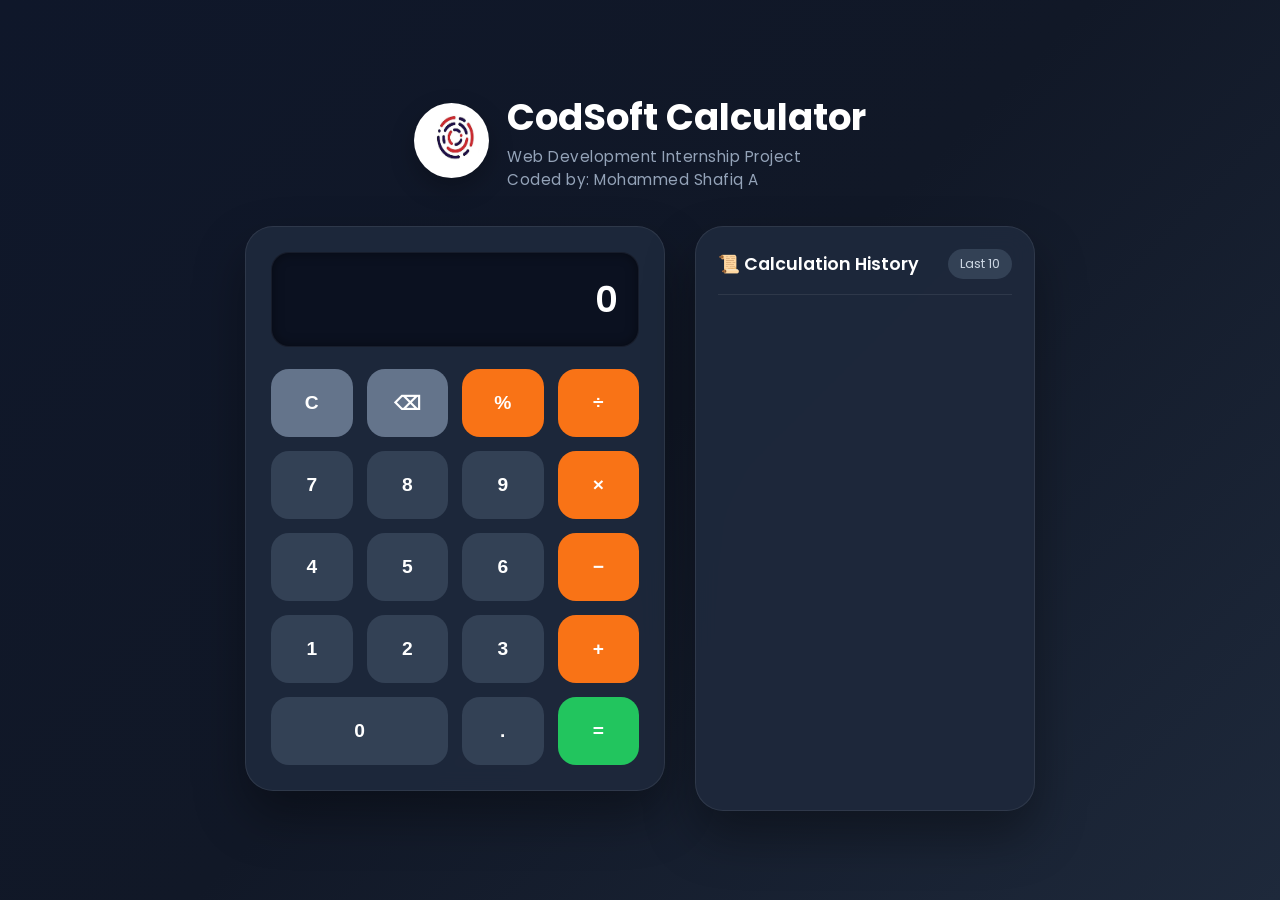
==== index.html @ 75c9905e "Add files via upload" ====
<!DOCTYPE html>
<html lang="en">
<head>
    <meta charset="UTF-8">
    <meta name="viewport" content="width=device-width, initial-scale=1.0">
    <title>CodSoft Calculator</title>
    <link rel="stylesheet" href="style.css">
</head>
<body>

    <!-- Header -->
    <header class="app-header">
        <img
            src="cs.jpg"
            alt="CodSoft Logo"
            class="logo"
        >

        <div class="header-text">
            <h1>CodSoft Calculator</h1>
            <p>Web Development Internship Project</p>
            <p>Coded by: Mohammed Shafiq A</p>

        </div>
    </header>

    <!-- Main Layout -->
    <main class="calculator-container">

        <!-- Calculator Section -->
        <section
            class="calculator"
            aria-label="Calculator"
        >

            <!-- Display -->
            <div class="display-container">

                <div
                    id="display"
                    class="display"
                    aria-live="polite"
                >
                    0
                </div>

            </div>

            <!-- Calculator Buttons -->
            <div class="buttons">

                <!-- Row 1 -->
                <button
                    class="btn function"
                    data-value="C"
                    aria-label="Clear"
                >
                    C
                </button>

                <button
                    class="btn function"
                    data-value="⌫"
                    aria-label="Delete"
                >
                    ⌫
                </button>

                <button
                    class="btn operator"
                    data-value="%"
                    aria-label="Percentage"
                >
                    %
                </button>

                <button
                    class="btn operator"
                    data-value="/"
                    aria-label="Divide"
                >
                    ÷
                </button>

                <!-- Row 2 -->
                <button class="btn number" data-value="7">7</button>
                <button class="btn number" data-value="8">8</button>
                <button class="btn number" data-value="9">9</button>

                <button
                    class="btn operator"
                    data-value="*"
                    aria-label="Multiply"
                >
                    ×
                </button>

                <!-- Row 3 -->
                <button class="btn number" data-value="4">4</button>
                <button class="btn number" data-value="5">5</button>
                <button class="btn number" data-value="6">6</button>

                <button
                    class="btn operator"
                    data-value="-"
                    aria-label="Subtract"
                >
                    −
                </button>

                <!-- Row 4 -->
                <button class="btn number" data-value="1">1</button>
                <button class="btn number" data-value="2">2</button>
                <button class="btn number" data-value="3">3</button>

                <button
                    class="btn operator"
                    data-value="+"
                    aria-label="Add"
                >
                    +
                </button>

                <!-- Row 5 -->
                <button
                    class="btn number zero"
                    data-value="0"
                >
                    0
                </button>

                <button
                    class="btn number"
                    data-value="."
                    aria-label="Decimal"
                >
                    .
                </button>

                <button
                    class="btn equal"
                    data-value="="
                    aria-label="Equals"
                >
                    =
                </button>

            </div>

        </section>

        <!-- History Panel -->
        <aside
            class="history-section"
            aria-label="Calculation History"
        >

            <div class="history-header">
                <h2>📜 Calculation History</h2>
                <span>Last 10</span>
            </div>

            <ul id="historyList">
                <!-- History items added dynamically -->
            </ul>

        </aside>

    </main>

    <script src="script.js"></script>

</body>
</html>
---- style.css ----
/* ===================================
   GOOGLE FONT
=================================== */
@import url('https://fonts.googleapis.com/css2?family=Poppins:wght@300;400;500;600;700;800&display=swap');

/* ===================================
   GLOBAL STYLES
=================================== */
*{
    margin:0;
    padding:0;
    box-sizing:border-box;
}

html{
    scroll-behavior:smooth;
}

body{
    font-family:'Poppins',sans-serif;
    background:linear-gradient(
        135deg,
        #0f172a,
        #111827,
        #1e293b
    );

    min-height:100vh;

    display:flex;
    flex-direction:column;
    justify-content:center;
    align-items:center;

    color:white;

    padding:40px 20px;

    overflow-x:hidden;

    animation:fadeIn 0.8s ease;
}

/* ===================================
   HEADER
=================================== */
.app-header{
    display:flex;
    align-items:center;
    gap:18px;

    margin-bottom:35px;

    animation:slideDown 0.8s ease;
}

.logo{
    width:75px;
    height:75px;

    border-radius:50%;

    background:white;

    padding:8px;

    box-shadow:
        0 10px 25px rgba(0,0,0,.25);
}

.header-text h1{
    font-size:2.3rem;
    font-weight:700;
    color:#ffffff;
}

.header-text p{
    color:#94a3b8;
    font-size:0.95rem;
    letter-spacing:0.5px;
}

/* ===================================
   MAIN LAYOUT
=================================== */
.calculator-container{
    display:flex;
    gap:30px;
    align-items:flex-start;
    justify-content:center;

    width:100%;
    max-width:1150px;
}

/* ===================================
   CALCULATOR
=================================== */
.calculator{
    background:rgba(30,41,59,0.95);

    backdrop-filter:blur(12px);

    border-radius:28px;

    padding:25px;

    width:420px;

    border:1px solid rgba(255,255,255,.08);

    box-shadow:
        0 25px 50px rgba(0,0,0,.35);

    transition:.3s;

    position:relative;
    overflow:hidden;
}

.calculator:hover{
    transform:translateY(-5px);
}

/* Premium Shine Effect */
.calculator::before{
    content:"";

    position:absolute;

    top:0;
    left:-100%;

    width:100%;
    height:100%;

    background:linear-gradient(
        90deg,
        transparent,
        rgba(255,255,255,.05),
        transparent
    );

    transition:1s;
}

.calculator:hover::before{
    left:100%;
}

/* ===================================
   DISPLAY
=================================== */
.display-container{
    margin-bottom:22px;
}

.display{
    background:#0b1120;

    color:white;

    min-height:95px;

    border-radius:18px;

    padding:20px;

    text-align:right;

    font-size:2.2rem;
    font-weight:600;

    display:flex;
    justify-content:flex-end;
    align-items:center;

    overflow-x:auto;
    overflow-y:hidden;

    white-space:nowrap;

    border:1px solid rgba(255,255,255,.05);

    box-shadow:
        inset 0 0 12px rgba(0,0,0,.4);
}

/* ===================================
   BUTTON GRID
=================================== */
.buttons{
    display:grid;
    grid-template-columns:repeat(4,1fr);
    gap:14px;
}

/* ===================================
   BUTTONS
=================================== */
.btn,
.equal{
    height:68px;

    border:none;

    border-radius:18px;

    cursor:pointer;

    font-size:1.2rem;
    font-weight:600;

    transition:.25s ease;

    user-select:none;
}

/* Number Buttons */
.number{
    background:#334155;
    color:white;
}

.number:hover{
    background:#475569;
    transform:translateY(-3px);
}

/* Operator Buttons */
.operator{
    background:#f97316;
    color:white;
}

.operator:hover{
    background:#ea580c;
    transform:translateY(-3px);
}

/* Function Buttons */
.function{
    background:#64748b;
    color:white;
}

.function:hover{
    background:#475569;
    transform:translateY(-3px);
}

/* Equal Button */
.equal{
    background:#22c55e;
    color:white;
}

.equal:hover{
    background:#16a34a;
    transform:translateY(-3px);
}

/* Button Click Animation */
.btn:active,
.equal:active{
    transform:scale(.94);
}

/* Zero Button */
.zero{
    grid-column:span 2;
}

/* ===================================
   HISTORY PANEL
=================================== */
.history-section{
    width:340px;

    min-height:585px;

    background:rgba(30,41,59,.95);

    backdrop-filter:blur(12px);

    border-radius:28px;

    padding:22px;

    border:1px solid rgba(255,255,255,.08);

    box-shadow:
        0 25px 50px rgba(0,0,0,.35);

    display:flex;
    flex-direction:column;
}

.history-header{
    display:flex;
    justify-content:space-between;
    align-items:center;

    padding-bottom:15px;

    border-bottom:
        1px solid rgba(255,255,255,.08);

    margin-bottom:18px;
}

.history-header h2{
    font-size:1.1rem;
    font-weight:600;
}

.history-header span{
    background:#334155;

    padding:6px 12px;

    border-radius:20px;

    font-size:.8rem;

    color:#cbd5e1;
}

/* ===================================
   HISTORY ITEMS
=================================== */
#historyList{
    list-style:none;

    display:flex;
    flex-direction:column;

    gap:12px;

    overflow-y:auto;

    flex:1;
}

#historyList li{
    background:#0b1120;

    border-left:4px solid #22c55e;

    border-radius:14px;

    padding:14px;

    transition:.3s;

    word-break:break-word;

    box-shadow:
        0 5px 15px rgba(0,0,0,.2);
}

#historyList li:hover{
    transform:translateX(6px);
    background:#111827;
}

#historyList strong{
    display:block;
    color:#f8fafc;
    font-size:0.95rem;
}

#historyList span{
    color:#22c55e;
    font-weight:600;
}

/* ===================================
   CUSTOM SCROLLBAR
=================================== */
::-webkit-scrollbar{
    width:7px;
}

::-webkit-scrollbar-track{
    background:transparent;
}

::-webkit-scrollbar-thumb{
    background:#475569;
    border-radius:10px;
}

/* ===================================
   ANIMATIONS
=================================== */
@keyframes fadeIn{
    from{
        opacity:0;
    }
    to{
        opacity:1;
    }
}

@keyframes slideDown{
    from{
        opacity:0;
        transform:translateY(-30px);
    }
    to{
        opacity:1;
        transform:translateY(0);
    }
}

/* ===================================
   TABLET VIEW
=================================== */
@media(max-width:1024px){

    .calculator-container{
        flex-direction:column;
        align-items:center;
    }

    .history-section{
        width:100%;
        max-width:420px;
        min-height:auto;
    }
}

/* ===================================
   MOBILE VIEW
=================================== */
@media(max-width:600px){

    body{
        padding:20px;
    }

    .app-header{
        flex-direction:column;
        text-align:center;
    }

    .logo{
        width:65px;
        height:65px;
    }

    .header-text h1{
        font-size:1.8rem;
    }

    .header-text p{
        font-size:0.85rem;
    }

    .calculator{
        width:100%;
        padding:18px;
    }

    .display{
        font-size:1.7rem;
        min-height:80px;
    }

    .btn,
    .equal{
        height:58px;
        font-size:1rem;
    }

    .history-section{
        width:100%;
    }
}
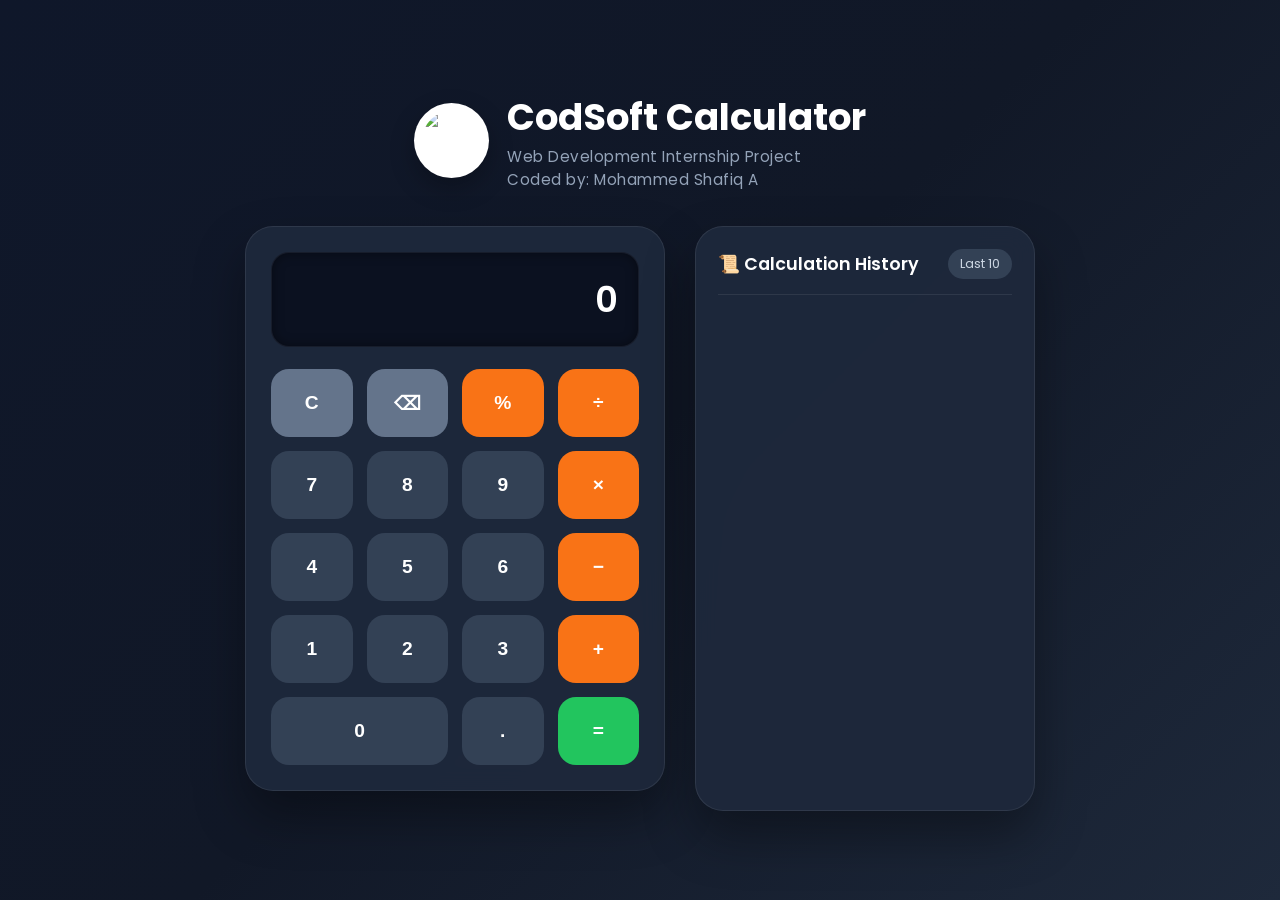
==== commit b54fa96b: "Add files via upload" ====
--- a/index.html
+++ b/index.html
@@ -4,7 +4,486 @@
     <meta charset="UTF-8">
     <meta name="viewport" content="width=device-width, initial-scale=1.0">
     <title>CodSoft Calculator</title>
-    <link rel="stylesheet" href="style.css">
+   <style>/* ===================================
+   GOOGLE FONT
+=================================== */
+@import url('https://fonts.googleapis.com/css2?family=Poppins:wght@300;400;500;600;700;800&display=swap');
+
+/* ===================================
+   GLOBAL STYLES
+=================================== */
+*{
+    margin:0;
+    padding:0;
+    box-sizing:border-box;
+}
+
+html{
+    scroll-behavior:smooth;
+}
+
+body{
+    font-family:'Poppins',sans-serif;
+    background:linear-gradient(
+        135deg,
+        #0f172a,
+        #111827,
+        #1e293b
+    );
+
+    min-height:100vh;
+
+    display:flex;
+    flex-direction:column;
+    justify-content:center;
+    align-items:center;
+
+    color:white;
+
+    padding:40px 20px;
+
+    overflow-x:hidden;
+
+    animation:fadeIn 0.8s ease;
+}
+
+/* ===================================
+   HEADER
+=================================== */
+.app-header{
+    display:flex;
+    align-items:center;
+    gap:18px;
+
+    margin-bottom:35px;
+
+    animation:slideDown 0.8s ease;
+}
+
+.logo{
+    width:75px;
+    height:75px;
+
+    border-radius:50%;
+
+    background:white;
+
+    padding:8px;
+
+    box-shadow:
+        0 10px 25px rgba(0,0,0,.25);
+}
+
+.header-text h1{
+    font-size:2.3rem;
+    font-weight:700;
+    color:#ffffff;
+}
+
+.header-text p{
+    color:#94a3b8;
+    font-size:0.95rem;
+    letter-spacing:0.5px;
+}
+
+/* ===================================
+   MAIN LAYOUT
+=================================== */
+.calculator-container{
+    display:flex;
+    gap:30px;
+    align-items:flex-start;
+    justify-content:center;
+
+    width:100%;
+    max-width:1150px;
+}
+
+/* ===================================
+   CALCULATOR
+=================================== */
+.calculator{
+    background:rgba(30,41,59,0.95);
+
+    backdrop-filter:blur(12px);
+
+    border-radius:28px;
+
+    padding:25px;
+
+    width:420px;
+
+    border:1px solid rgba(255,255,255,.08);
+
+    box-shadow:
+        0 25px 50px rgba(0,0,0,.35);
+
+    transition:.3s;
+
+    position:relative;
+    overflow:hidden;
+}
+
+.calculator:hover{
+    transform:translateY(-5px);
+}
+
+/* Premium Shine Effect */
+.calculator::before{
+    content:"";
+
+    position:absolute;
+
+    top:0;
+    left:-100%;
+
+    width:100%;
+    height:100%;
+
+    background:linear-gradient(
+        90deg,
+        transparent,
+        rgba(255,255,255,.05),
+        transparent
+    );
+
+    transition:1s;
+}
+
+.calculator:hover::before{
+    left:100%;
+}
+
+/* ===================================
+   DISPLAY
+=================================== */
+.display-container{
+    margin-bottom:22px;
+}
+
+.display{
+    background:#0b1120;
+
+    color:white;
+
+    min-height:95px;
+
+    border-radius:18px;
+
+    padding:20px;
+
+    text-align:right;
+
+    font-size:2.2rem;
+    font-weight:600;
+
+    display:flex;
+    justify-content:flex-end;
+    align-items:center;
+
+    overflow-x:auto;
+    overflow-y:hidden;
+
+    white-space:nowrap;
+
+    border:1px solid rgba(255,255,255,.05);
+
+    box-shadow:
+        inset 0 0 12px rgba(0,0,0,.4);
+}
+
+/* ===================================
+   BUTTON GRID
+=================================== */
+.buttons{
+    display:grid;
+    grid-template-columns:repeat(4,1fr);
+    gap:14px;
+}
+
+/* ===================================
+   BUTTONS
+=================================== */
+.btn,
+.equal{
+    height:68px;
+
+    border:none;
+
+    border-radius:18px;
+
+    cursor:pointer;
+
+    font-size:1.2rem;
+    font-weight:600;
+
+    transition:.25s ease;
+
+    user-select:none;
+}
+
+/* Number Buttons */
+.number{
+    background:#334155;
+    color:white;
+}
+
+.number:hover{
+    background:#475569;
+    transform:translateY(-3px);
+}
+
+/* Operator Buttons */
+.operator{
+    background:#f97316;
+    color:white;
+}
+
+.operator:hover{
+    background:#ea580c;
+    transform:translateY(-3px);
+}
+
+/* Function Buttons */
+.function{
+    background:#64748b;
+    color:white;
+}
+
+.function:hover{
+    background:#475569;
+    transform:translateY(-3px);
+}
+
+/* Equal Button */
+.equal{
+    background:#22c55e;
+    color:white;
+}
+
+.equal:hover{
+    background:#16a34a;
+    transform:translateY(-3px);
+}
+
+/* Button Click Animation */
+.btn:active,
+.equal:active{
+    transform:scale(.94);
+}
+
+/* Zero Button */
+.zero{
+    grid-column:span 2;
+}
+
+/* ===================================
+   HISTORY PANEL
+=================================== */
+.history-section{
+    width:340px;
+
+    min-height:585px;
+
+    background:rgba(30,41,59,.95);
+
+    backdrop-filter:blur(12px);
+
+    border-radius:28px;
+
+    padding:22px;
+
+    border:1px solid rgba(255,255,255,.08);
+
+    box-shadow:
+        0 25px 50px rgba(0,0,0,.35);
+
+    display:flex;
+    flex-direction:column;
+}
+
+.history-header{
+    display:flex;
+    justify-content:space-between;
+    align-items:center;
+
+    padding-bottom:15px;
+
+    border-bottom:
+        1px solid rgba(255,255,255,.08);
+
+    margin-bottom:18px;
+}
+
+.history-header h2{
+    font-size:1.1rem;
+    font-weight:600;
+}
+
+.history-header span{
+    background:#334155;
+
+    padding:6px 12px;
+
+    border-radius:20px;
+
+    font-size:.8rem;
+
+    color:#cbd5e1;
+}
+
+/* ===================================
+   HISTORY ITEMS
+=================================== */
+#historyList{
+    list-style:none;
+
+    display:flex;
+    flex-direction:column;
+
+    gap:12px;
+
+    overflow-y:auto;
+
+    flex:1;
+}
+
+#historyList li{
+    background:#0b1120;
+
+    border-left:4px solid #22c55e;
+
+    border-radius:14px;
+
+    padding:14px;
+
+    transition:.3s;
+
+    word-break:break-word;
+
+    box-shadow:
+        0 5px 15px rgba(0,0,0,.2);
+}
+
+#historyList li:hover{
+    transform:translateX(6px);
+    background:#111827;
+}
+
+#historyList strong{
+    display:block;
+    color:#f8fafc;
+    font-size:0.95rem;
+}
+
+#historyList span{
+    color:#22c55e;
+    font-weight:600;
+}
+
+/* ===================================
+   CUSTOM SCROLLBAR
+=================================== */
+::-webkit-scrollbar{
+    width:7px;
+}
+
+::-webkit-scrollbar-track{
+    background:transparent;
+}
+
+::-webkit-scrollbar-thumb{
+    background:#475569;
+    border-radius:10px;
+}
+
+/* ===================================
+   ANIMATIONS
+=================================== */
+@keyframes fadeIn{
+    from{
+        opacity:0;
+    }
+    to{
+        opacity:1;
+    }
+}
+
+@keyframes slideDown{
+    from{
+        opacity:0;
+        transform:translateY(-30px);
+    }
+    to{
+        opacity:1;
+        transform:translateY(0);
+    }
+}
+
+/* ===================================
+   TABLET VIEW
+=================================== */
+@media(max-width:1024px){
+
+    .calculator-container{
+        flex-direction:column;
+        align-items:center;
+    }
+
+    .history-section{
+        width:100%;
+        max-width:420px;
+        min-height:auto;
+    }
+}
+
+/* ===================================
+   MOBILE VIEW
+=================================== */
+@media(max-width:600px){
+
+    body{
+        padding:20px;
+    }
+
+    .app-header{
+        flex-direction:column;
+        text-align:center;
+    }
+
+    .logo{
+        width:65px;
+        height:65px;
+    }
+
+    .header-text h1{
+        font-size:1.8rem;
+    }
+
+    .header-text p{
+        font-size:0.85rem;
+    }
+
+    .calculator{
+        width:100%;
+        padding:18px;
+    }
+
+    .display{
+        font-size:1.7rem;
+        min-height:80px;
+    }
+
+    .btn,
+    .equal{
+        height:58px;
+        font-size:1rem;
+    }
+
+    .history-section{
+        width:100%;
+    }
+}</style>
 </head>
 <body>
 
@@ -168,7 +647,410 @@
 
     </main>
 
-    <script src="script.js"></script>
+    <script>
+        /* ==================================================
+   CodSoft Calculator
+   Professional Internship Project
+   Author: Your Name
+================================================== */
+
+// ======================================
+// DOM ELEMENTS
+// ======================================
+
+const display = document.getElementById("display");
+const historyList = document.getElementById("historyList");
+
+const buttons = document.querySelectorAll(".btn, .equal");
+
+// ======================================
+// VARIABLES
+// ======================================
+
+let currentInput = "";
+let history = [];
+
+const MAX_HISTORY = 10;
+
+// ======================================
+// DISPLAY FUNCTIONS
+// ======================================
+
+function updateDisplay(value) {
+    display.textContent = value || "0";
+}
+
+// ======================================
+// UTILITY FUNCTIONS
+// ======================================
+
+function isOperator(char) {
+    return ["+", "-", "*", "/", "%"].includes(char);
+}
+
+function getLastNumber() {
+    const parts = currentInput.split(/[+\-*/%]/);
+    return parts[parts.length - 1];
+}
+
+// ======================================
+// DECIMAL VALIDATION
+// ======================================
+
+function canAddDecimal() {
+    const lastNumber = getLastNumber();
+    return !lastNumber.includes(".");
+}
+
+// ======================================
+// HISTORY FUNCTIONS
+// ======================================
+
+function addToHistory(expression, result) {
+
+    const historyRecord = `
+        <strong>${expression}</strong>
+        <span>= ${result}</span>
+    `;
+
+    history.unshift(historyRecord);
+
+    if (history.length > MAX_HISTORY) {
+        history.pop();
+    }
+
+    renderHistory();
+}
+
+function renderHistory() {
+
+    historyList.innerHTML = "";
+
+    history.forEach(item => {
+
+        const li = document.createElement("li");
+
+        li.innerHTML = item;
+
+        historyList.appendChild(li);
+    });
+}
+
+// ======================================
+// CLEAR DISPLAY
+// ======================================
+
+function clearDisplay() {
+    currentInput = "";
+    updateDisplay("0");
+}
+
+// ======================================
+// DELETE LAST CHARACTER
+// ======================================
+
+function deleteLastCharacter() {
+
+    currentInput = currentInput.slice(0, -1);
+
+    updateDisplay(currentInput);
+}
+
+// ======================================
+// APPEND INPUT
+// ======================================
+
+function appendValue(value) {
+
+    // Prevent multiple decimals
+    if (value === ".") {
+
+        if (!canAddDecimal()) {
+            return;
+        }
+    }
+
+    const lastChar = currentInput.slice(-1);
+
+    // Replace repeated operators
+    if (
+        isOperator(lastChar) &&
+        isOperator(value)
+    ) {
+
+        currentInput =
+            currentInput.slice(0, -1) + value;
+
+        updateDisplay(currentInput);
+
+        return;
+    }
+
+    currentInput += value;
+
+    updateDisplay(currentInput);
+}
+
+// ======================================
+// DIVISION BY ZERO CHECK
+// ======================================
+
+function hasDivisionByZero(expression) {
+
+    return /\/0(?!\.)/.test(expression);
+}
+
+// ======================================
+// CALCULATE RESULT
+// ======================================
+
+function calculateResult() {
+
+    try {
+
+        if (!currentInput) return;
+
+        // Remove ending operator
+        if (
+            isOperator(
+                currentInput[currentInput.length - 1]
+            )
+        ) {
+
+            currentInput =
+                currentInput.slice(0, -1);
+        }
+
+        if (!currentInput) {
+            updateDisplay("0");
+            return;
+        }
+
+        // Division by zero
+        if (
+            hasDivisionByZero(currentInput)
+        ) {
+
+            throw new Error(
+                "Cannot divide by zero"
+            );
+        }
+
+        // Convert percentage
+        let expression =
+            currentInput.replace(
+                /(\d+)%/g,
+                "($1/100)"
+            );
+
+        let result = eval(expression);
+
+        if (
+            result === Infinity ||
+            result === -Infinity
+        ) {
+
+            throw new Error(
+                "Cannot divide by zero"
+            );
+        }
+
+        if (Number.isNaN(result)) {
+
+            throw new Error(
+                "Invalid Expression"
+            );
+        }
+
+        // Limit long decimals
+        if (
+            typeof result === "number"
+        ) {
+
+            result =
+                parseFloat(
+                    result.toFixed(10)
+                );
+        }
+
+        addToHistory(
+            currentInput,
+            result
+        );
+
+        currentInput =
+            result.toString();
+
+        updateDisplay(currentInput);
+
+    } catch (error) {
+
+        updateDisplay(
+            error.message ||
+            "Invalid Expression"
+        );
+
+        currentInput = "";
+    }
+}
+
+// ======================================
+// BUTTON CLICK EVENTS
+// ======================================
+
+buttons.forEach(button => {
+
+    button.addEventListener(
+        "click",
+        () => {
+
+            const value =
+                button.dataset.value;
+
+            switch (value) {
+
+                case "C":
+                    clearDisplay();
+                    break;
+
+                case "⌫":
+                    deleteLastCharacter();
+                    break;
+
+                case "=":
+                    calculateResult();
+                    break;
+
+                default:
+                    appendValue(value);
+            }
+        }
+    );
+});
+
+// ======================================
+// KEYBOARD SUPPORT
+// ======================================
+
+document.addEventListener(
+    "keydown",
+    event => {
+
+        const key = event.key;
+
+        // Numbers
+        if (
+            /^[0-9]$/.test(key)
+        ) {
+
+            appendValue(key);
+            return;
+        }
+
+        // Operators
+        if (
+            ["+", "-", "*", "/", "%"]
+            .includes(key)
+        ) {
+
+            appendValue(key);
+            return;
+        }
+
+        // Decimal
+        if (key === ".") {
+
+            appendValue(".");
+            return;
+        }
+
+        // Enter
+        if (key === "Enter") {
+
+            event.preventDefault();
+
+            calculateResult();
+
+            return;
+        }
+
+        // Backspace
+        if (key === "Backspace") {
+
+            deleteLastCharacter();
+
+            return;
+        }
+
+        // Delete
+        if (key === "Delete") {
+
+            clearDisplay();
+
+            return;
+        }
+
+        // Escape
+        if (key === "Escape") {
+
+            clearDisplay();
+
+            return;
+        }
+    }
+);
+
+// ======================================
+// HISTORY CLICK TO REUSE CALCULATION
+// ======================================
+
+historyList.addEventListener(
+    "click",
+    function (event) {
+
+        const clickedItem =
+            event.target.closest("li");
+
+        if (!clickedItem) return;
+
+        const expression =
+            clickedItem
+                .querySelector("strong")
+                .textContent;
+
+        currentInput = expression;
+
+        updateDisplay(currentInput);
+    }
+);
+
+// ======================================
+// STARTUP ANIMATION
+// ======================================
+
+window.addEventListener(
+    "load",
+    () => {
+
+        display.style.opacity = "0";
+
+        setTimeout(() => {
+
+            display.style.transition =
+                "0.5s ease";
+
+            display.style.opacity = "1";
+
+        }, 100);
+    }
+);
+
+// ======================================
+// INITIAL DISPLAY
+// ======================================
+
+updateDisplay("0");
+    </script>
 
 </body>
 </html>
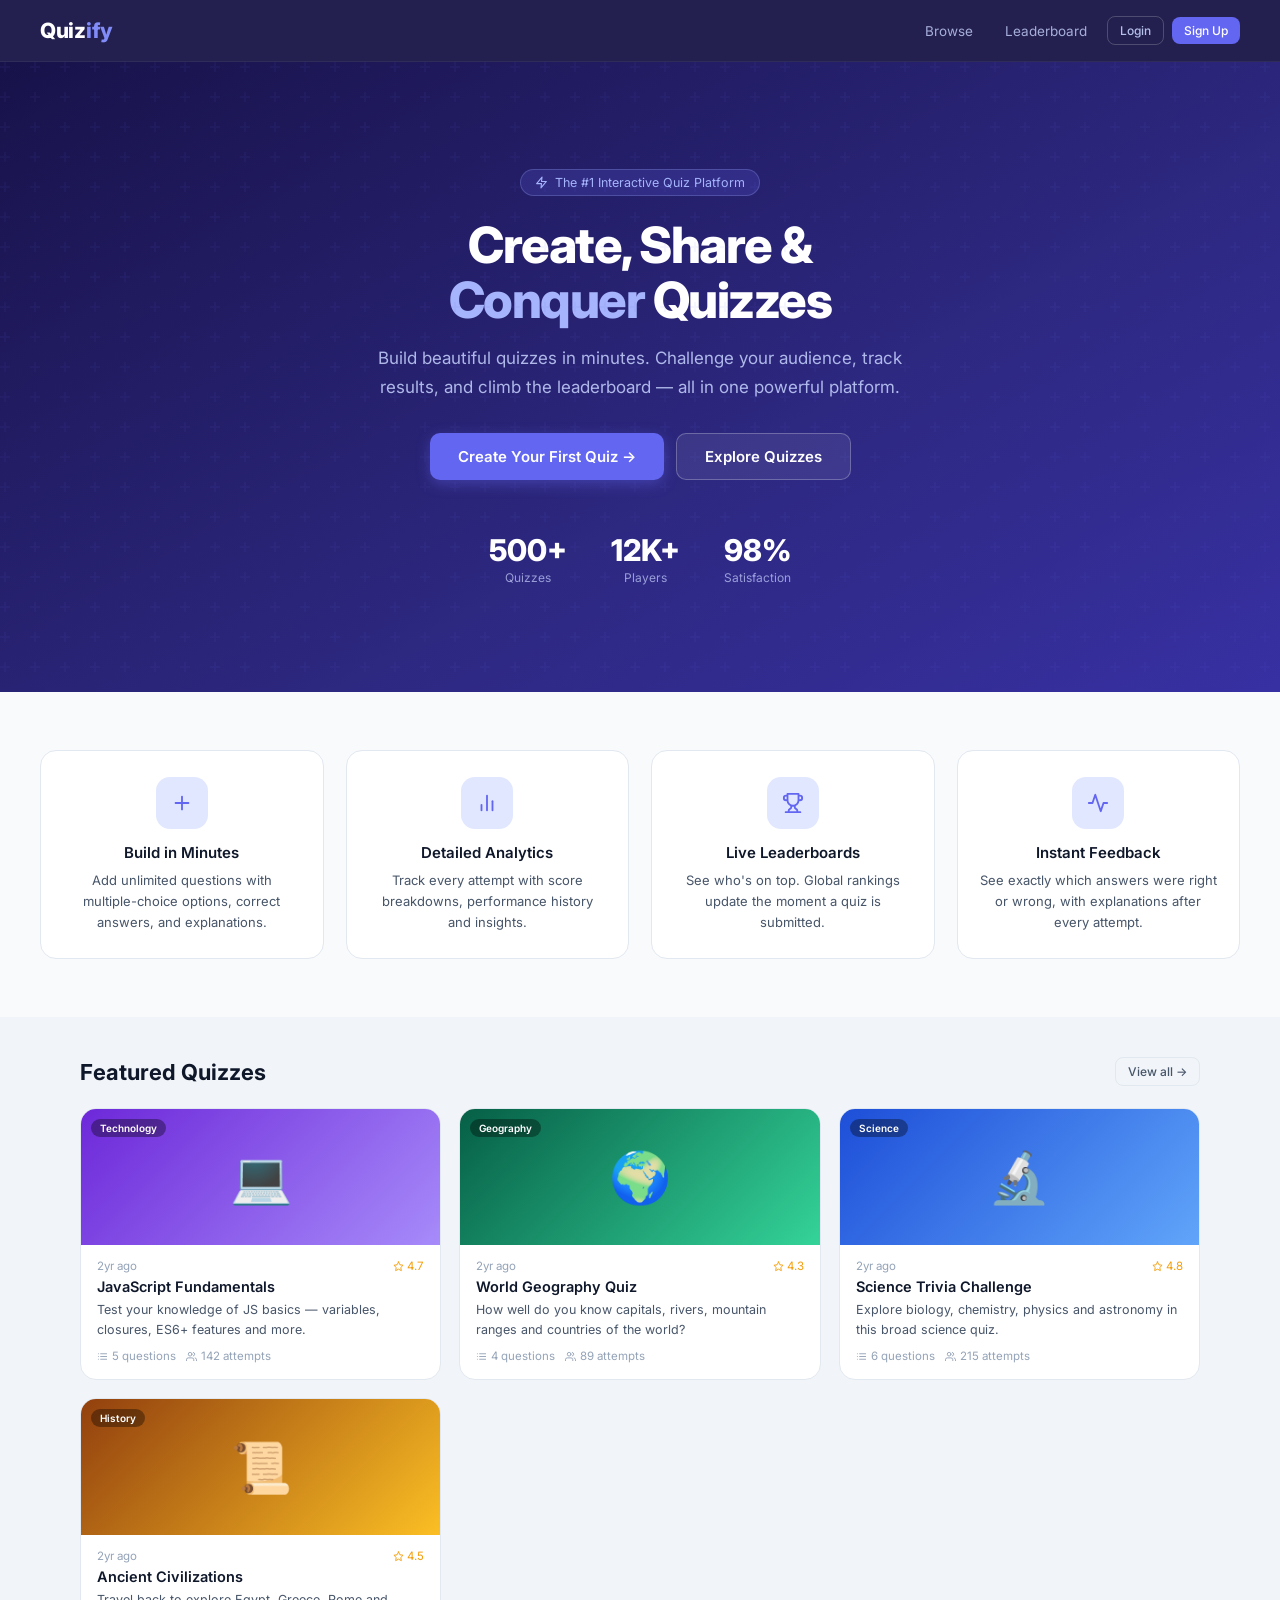
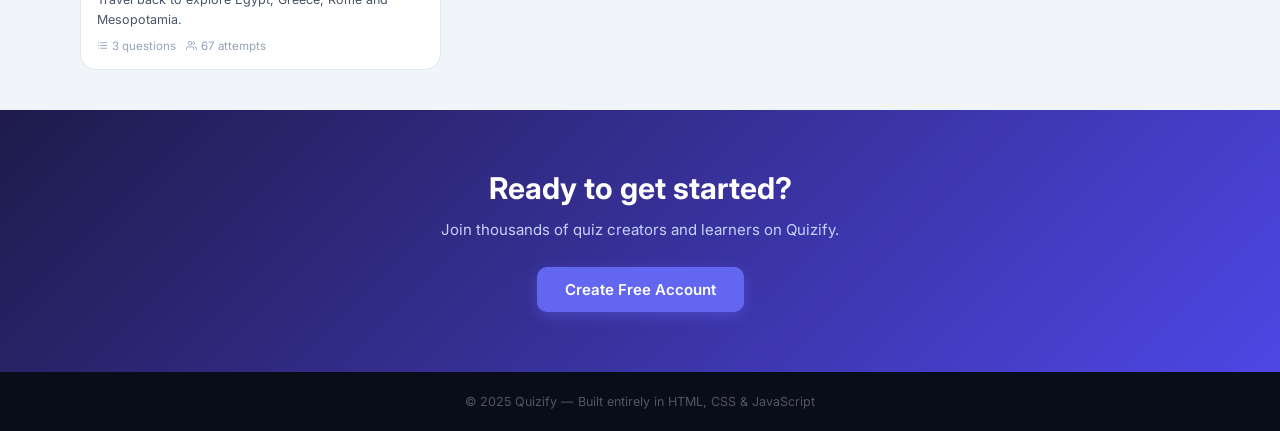
==== commit af79c44e: "Rename quizify.html to index.html" ====
--- a/index.html
+++ b/index.html
@@ -1,1056 +1,1646 @@
 <!DOCTYPE html>
 <html lang="en">
 <head>
-    <meta charset="UTF-8">
-    <meta name="viewport" content="width=device-width, initial-scale=1.0">
-    <title>CodSoft Calculator</title>
-   <style>/* ===================================
-   GOOGLE FONT
-=================================== */
-@import url('https://fonts.googleapis.com/css2?family=Poppins:wght@300;400;500;600;700;800&display=swap');
-
-/* ===================================
-   GLOBAL STYLES
-=================================== */
-*{
+<meta charset="UTF-8">
+<meta name="viewport" content="width=device-width, initial-scale=1.0">
+<title>Quizify — Online Quiz Platform</title>
+<link href="https://fonts.googleapis.com/css2?family=Inter:wght@400;500;600;700;800&display=swap" rel="stylesheet">
+<style>
+/* ── RESET ─────────────────────────────────────────── */
+*,*::before,*::after{box-sizing:border-box;margin:0;padding:0}
+html{scroll-behavior:smooth}
+body{font-family:'Inter',system-ui,sans-serif;background:var(--bg);color:var(--text);min-height:100vh;transition:background .25s,color .25s}
+button,input,select,textarea{font-family:inherit;font-size:inherit}
+a{color:inherit;text-decoration:none}
+
+/* ── DESIGN TOKENS ─────────────────────────────────── */
+:root{
+  --indigo:#6366f1; --indigo-d:#4f46e5; --indigo-l:#e0e7ff; --indigo-xl:#eef2ff;
+  --emerald:#10b981; --rose:#ef4444; --amber:#f59e0b; --sky:#3b82f6;
+  --bg:#f8fafc; --surface:#ffffff; --surface2:#f1f5f9;
+  --border:#e2e8f0; --border2:#cbd5e1;
+  --text:#0f172a; --text2:#475569; --text3:#94a3b8;
+  --sidebar:#18124a; --sidebar2:#221a6b;
+  --rad:10px; --rad-lg:16px; --rad-xl:20px;
+  --shadow:0 1px 3px rgba(0,0,0,.07),0 1px 2px rgba(0,0,0,.05);
+  --shadow-md:0 4px 12px rgba(0,0,0,.1);
+  --shadow-lg:0 10px 30px rgba(0,0,0,.12);
+}
+.dark{
+  --bg:#0d1117; --surface:#161b22; --surface2:#21262d;
+  --border:#30363d; --border2:#484f58;
+  --text:#e6edf3; --text2:#8b949e; --text3:#484f58;
+  --sidebar:#0d1117; --sidebar2:#161b22;
+  --indigo-l:#1e1b4b; --indigo-xl:#1e1b4b;
+  --shadow:0 1px 3px rgba(0,0,0,.3); --shadow-md:0 4px 12px rgba(0,0,0,.4);
+}
+
+/* ── LAYOUT ─────────────────────────────────────────── */
+#app{display:flex;min-height:100vh}
+.sidebar{
+  width:240px;background:var(--sidebar);flex-shrink:0;
+  display:flex;flex-direction:column;position:fixed;
+  top:0;left:0;height:100vh;z-index:200;
+  transition:transform .3s cubic-bezier(.4,0,.2,1);
+}
+.sb-logo{padding:22px 18px 16px;border-bottom:1px solid rgba(255,255,255,.07)}
+.sb-logo .wordmark{font-size:21px;font-weight:800;color:#fff;letter-spacing:-.5px}
+.sb-logo .wordmark em{font-style:normal;color:#818cf8}
+.sb-logo .tagline{font-size:11px;color:rgba(255,255,255,.3);margin-top:3px}
+.sb-nav{flex:1;padding:10px 8px;overflow-y:auto}
+.sb-section{font-size:10px;font-weight:600;letter-spacing:1.2px;text-transform:uppercase;color:rgba(255,255,255,.22);padding:14px 10px 5px}
+.nav-btn{
+  display:flex;align-items:center;gap:10px;width:100%;padding:9px 12px;
+  border:none;background:none;color:rgba(199,210,254,.8);border-radius:8px;
+  font-size:13.5px;cursor:pointer;transition:all .15s;text-align:left;
+}
+.nav-btn:hover{background:rgba(255,255,255,.07);color:#fff}
+.nav-btn.active{background:#4f46e5;color:#fff}
+.nav-btn .ico{width:17px;height:17px;flex-shrink:0;opacity:.85}
+.nav-btn.active .ico,.nav-btn:hover .ico{opacity:1}
+.sb-foot{padding:10px 8px;border-top:1px solid rgba(255,255,255,.07)}
+.sb-user{display:flex;align-items:center;gap:9px;padding:9px 10px;margin-bottom:4px}
+.sb-user .name{font-size:13px;font-weight:600;color:#fff;white-space:nowrap;overflow:hidden;text-overflow:ellipsis}
+.sb-user .role{font-size:11px;color:rgba(255,255,255,.35)}
+
+.main-wrap{flex:1;margin-left:240px;display:flex;flex-direction:column;min-height:100vh}
+.topbar{
+  height:58px;background:var(--surface);border-bottom:1px solid var(--border);
+  display:flex;align-items:center;padding:0 24px;gap:12px;
+  position:sticky;top:0;z-index:100;
+}
+.topbar-title{font-size:15.5px;font-weight:600;flex:1;color:var(--text)}
+.page-body{flex:1;padding:26px}
+
+/* ── AVATAR ─────────────────────────────────────────── */
+.av{
+  width:34px;height:34px;border-radius:50%;
+  display:flex;align-items:center;justify-content:center;
+  font-size:12px;font-weight:700;flex-shrink:0;
+  background:linear-gradient(135deg,#6366f1,#818cf8);color:#fff;
+}
+.av-lg{width:72px;height:72px;font-size:24px;border-radius:50%}
+
+/* ── CARDS ──────────────────────────────────────────── */
+.card{background:var(--surface);border:1px solid var(--border);border-radius:var(--rad-lg);padding:22px}
+.card-sm{background:var(--surface);border:1px solid var(--border);border-radius:var(--rad);padding:16px}
+
+/* ── QUIZ CARDS ─────────────────────────────────────── */
+.quiz-grid{display:grid;grid-template-columns:repeat(auto-fill,minmax(278px,1fr));gap:18px}
+.qcard{background:var(--surface);border:1px solid var(--border);border-radius:var(--rad-lg);overflow:hidden;cursor:pointer;transition:transform .18s,box-shadow .18s}
+.qcard:hover{transform:translateY(-3px);box-shadow:var(--shadow-lg)}
+.qcard-banner{height:136px;display:flex;align-items:center;justify-content:center;font-size:50px;position:relative}
+.qcard-banner .cat-chip{position:absolute;top:10px;left:10px;background:rgba(0,0,0,.35);color:#fff;font-size:10px;font-weight:600;padding:3px 9px;border-radius:20px;backdrop-filter:blur(4px)}
+.qcard-body{padding:14px 16px 16px}
+.qcard-body h3{font-size:14.5px;font-weight:600;margin-bottom:5px;color:var(--text)}
+.qcard-body p{font-size:12.5px;color:var(--text2);line-height:1.55;margin-bottom:10px;display:-webkit-box;-webkit-line-clamp:2;-webkit-box-orient:vertical;overflow:hidden}
+.qcard-meta{display:flex;gap:10px;flex-wrap:wrap}
+.qcard-meta span{display:flex;align-items:center;gap:4px;font-size:11.5px;color:var(--text3)}
+.qcard-meta svg{width:11px;height:11px}
+
+/* ── STAT CARDS ─────────────────────────────────────── */
+.stat-row{display:grid;grid-template-columns:repeat(auto-fit,minmax(155px,1fr));gap:14px}
+.stat-card{background:var(--surface);border:1px solid var(--border);border-radius:var(--rad-lg);padding:18px 20px}
+.stat-icon{width:38px;height:38px;border-radius:10px;display:flex;align-items:center;justify-content:center;margin-bottom:11px}
+.stat-icon svg{width:19px;height:19px}
+.stat-val{font-size:26px;font-weight:700;color:var(--text);line-height:1}
+.stat-lbl{font-size:12.5px;color:var(--text2);margin-top:5px}
+
+/* ── BUTTONS ────────────────────────────────────────── */
+.btn{display:inline-flex;align-items:center;justify-content:center;gap:6px;padding:9px 18px;border-radius:8px;font-size:13.5px;font-weight:500;border:none;cursor:pointer;transition:all .15s;white-space:nowrap}
+.btn svg{width:15px;height:15px;flex-shrink:0}
+.btn-primary{background:var(--indigo);color:#fff}
+.btn-primary:hover{background:var(--indigo-d);transform:translateY(-1px)}
+.btn-ghost{background:transparent;color:var(--text2);border:1px solid var(--border)}
+.btn-ghost:hover{background:var(--surface2);color:var(--text)}
+.btn-text{background:transparent;color:var(--text2);border:none}
+.btn-text:hover{background:var(--surface2);color:var(--text)}
+.btn-danger{background:#fef2f2;color:var(--rose);border:1px solid #fecaca}
+.btn-danger:hover{background:#fee2e2}
+.btn-success{background:#ecfdf5;color:var(--emerald);border:1px solid #a7f3d0}
+.btn-sm{padding:6px 12px;font-size:12px}
+.btn-sm svg{width:13px;height:13px}
+.btn-icon{padding:7px;border-radius:8px}
+.btn:disabled{opacity:.55;cursor:not-allowed;pointer-events:none}
+
+/* ── FORMS ──────────────────────────────────────────── */
+.field{margin-bottom:15px}
+.field label{display:block;font-size:13px;font-weight:500;color:var(--text);margin-bottom:6px}
+.inp{width:100%;padding:9px 12px;background:var(--surface2);border:1.5px solid var(--border);border-radius:8px;font-size:13.5px;color:var(--text);outline:none;transition:border .15s,box-shadow .15s}
+.inp:focus{border-color:var(--indigo);background:var(--surface);box-shadow:0 0 0 3px rgba(99,102,241,.12)}
+.inp.err{border-color:var(--rose)}
+textarea.inp{resize:vertical;min-height:80px;line-height:1.5}
+.field .err-msg{font-size:11.5px;color:var(--rose);margin-top:5px}
+
+/* ── BADGES ─────────────────────────────────────────── */
+.badge{display:inline-flex;align-items:center;gap:4px;padding:3px 10px;border-radius:20px;font-size:11px;font-weight:600;letter-spacing:.2px}
+.badge-indigo{background:var(--indigo-l);color:var(--indigo-d)}
+.badge-green{background:#d1fae5;color:#065f46}
+.badge-amber{background:#fef3c7;color:#92400e}
+.badge-rose{background:#fee2e2;color:#991b1b}
+.badge-gray{background:var(--surface2);color:var(--text2)}
+.dark .badge-green{background:#064e3b;color:#6ee7b7}
+.dark .badge-amber{background:#78350f;color:#fcd34d}
+.dark .badge-rose{background:#7f1d1d;color:#fca5a5}
+
+/* ── PAGE HEADER ────────────────────────────────────── */
+.page-hdr{display:flex;align-items:flex-start;justify-content:space-between;margin-bottom:22px;gap:12px;flex-wrap:wrap}
+.page-hdr-l h1{font-size:21px;font-weight:700;color:var(--text)}
+.page-hdr-l p{font-size:13px;color:var(--text2);margin-top:3px}
+.sec-hdr{display:flex;align-items:center;justify-content:space-between;margin-bottom:14px}
+.sec-hdr h2{font-size:15px;font-weight:600;color:var(--text)}
+
+/* ── DIVIDER ────────────────────────────────────────── */
+.divider{height:1px;background:var(--border);margin:20px 0}
+
+/* ── TABLES ─────────────────────────────────────────── */
+.tbl-wrap{overflow-x:auto;border-radius:var(--rad)}
+table{width:100%;border-collapse:collapse}
+thead th{padding:10px 14px;text-align:left;font-size:11.5px;font-weight:600;text-transform:uppercase;letter-spacing:.6px;color:var(--text2);border-bottom:1px solid var(--border)}
+tbody td{padding:13px 14px;font-size:13px;color:var(--text);border-bottom:1px solid var(--border);vertical-align:middle}
+tbody tr:last-child td{border-bottom:none}
+tbody tr:hover td{background:var(--surface2)}
+
+/* ── PROGRESS BAR ───────────────────────────────────── */
+.pbar{height:7px;background:var(--border);border-radius:4px;overflow:hidden}
+.pbar-fill{height:100%;border-radius:4px;transition:width .4s ease}
+
+/* ── TABS ───────────────────────────────────────────── */
+.tabs{display:flex;border-bottom:1.5px solid var(--border);margin-bottom:20px;gap:0}
+.tab-btn{padding:10px 18px;font-size:13.5px;font-weight:500;cursor:pointer;border:none;background:none;color:var(--text2);border-bottom:2.5px solid transparent;margin-bottom:-1.5px;transition:all .15s}
+.tab-btn:hover{color:var(--text)}
+.tab-btn.active{color:var(--indigo);border-bottom-color:var(--indigo)}
+
+/* ── TOGGLE ─────────────────────────────────────────── */
+.toggle{width:40px;height:21px;background:var(--border);border-radius:11px;position:relative;cursor:pointer;border:none;transition:background .2s;flex-shrink:0}
+.toggle.on{background:var(--indigo)}
+.toggle::after{content:'';width:15px;height:15px;background:#fff;border-radius:50%;position:absolute;top:3px;left:3px;transition:transform .2s;box-shadow:0 1px 3px rgba(0,0,0,.2)}
+.toggle.on::after{transform:translateX(19px)}
+
+/* ── TOAST ──────────────────────────────────────────── */
+.toast-area{position:fixed;bottom:22px;right:22px;z-index:9999;display:flex;flex-direction:column;gap:8px;pointer-events:none}
+.toast{
+  display:flex;align-items:center;gap:9px;padding:11px 16px;
+  border-radius:10px;font-size:13px;font-weight:500;
+  box-shadow:var(--shadow-lg);pointer-events:auto;
+  animation:toastIn .3s ease both;max-width:320px;
+}
+.toast-ok{background:#0f766e;color:#fff}
+.toast-er{background:#be123c;color:#fff}
+.toast-wa{background:#b45309;color:#fff}
+@keyframes toastIn{from{transform:translateX(110%);opacity:0}to{transform:none;opacity:1}}
+@keyframes toastOut{to{transform:translateX(110%);opacity:0}}
+
+/* ── EMPTY STATE ────────────────────────────────────── */
+.empty{text-align:center;padding:56px 20px;color:var(--text2)}
+.empty .empty-ico{font-size:40px;margin-bottom:14px;opacity:.6}
+.empty h3{font-size:16px;font-weight:600;margin-bottom:7px;color:var(--text)}
+.empty p{font-size:13px;line-height:1.6}
+
+/* ── SPINNER ────────────────────────────────────────── */
+.spin{display:inline-block;width:16px;height:16px;border:2px solid rgba(255,255,255,.4);border-top-color:#fff;border-radius:50%;animation:rotate .7s linear infinite}
+@keyframes rotate{to{transform:rotate(360deg)}}
+
+/* ── OVERLAY / MODAL ────────────────────────────────── */
+.overlay{position:fixed;inset:0;background:rgba(0,0,0,.55);z-index:300;display:none;align-items:center;justify-content:center;padding:20px;backdrop-filter:blur(2px)}
+.overlay.show{display:flex}
+.modal{background:var(--surface);border-radius:var(--rad-xl);width:100%;max-width:580px;max-height:88vh;overflow-y:auto;box-shadow:var(--shadow-lg)}
+.modal-hdr{padding:18px 22px;border-bottom:1px solid var(--border);display:flex;align-items:center;justify-content:space-between}
+.modal-hdr h3{font-size:16px;font-weight:600}
+.modal-body{padding:22px}
+.modal-foot{padding:14px 22px;border-top:1px solid var(--border);display:flex;gap:10px;justify-content:flex-end}
+
+/* ── AUTH ───────────────────────────────────────────── */
+.auth-page{min-height:100vh;background:linear-gradient(145deg,#1e1b4b 0%,#312e81 55%,#4338ca 100%);display:flex;align-items:center;justify-content:center;padding:20px}
+.auth-box{background:var(--surface);border-radius:var(--rad-xl);padding:38px;width:100%;max-width:408px;box-shadow:var(--shadow-lg)}
+.auth-head{text-align:center;margin-bottom:26px}
+.auth-head .logo{font-size:26px;font-weight:800;color:var(--text)}
+.auth-head .logo em{font-style:normal;color:var(--indigo)}
+.auth-head p{font-size:13px;color:var(--text2);margin-top:6px}
+.alert-box{padding:10px 14px;border-radius:8px;font-size:12.5px;margin-bottom:16px}
+.alert-err{background:#fef2f2;border:1px solid #fecaca;color:#be123c}
+
+/* ── LANDING ────────────────────────────────────────── */
+.land-page{background:var(--bg)}
+.land-nav{
+  background:rgba(17,13,63,.92);height:62px;display:flex;align-items:center;
+  justify-content:space-between;padding:0 40px;position:sticky;top:0;z-index:100;
+  backdrop-filter:blur(8px);border-bottom:1px solid rgba(255,255,255,.06);
+}
+.land-nav-logo{font-size:21px;font-weight:800;color:#fff;letter-spacing:-.3px}
+.land-nav-logo em{font-style:normal;color:#818cf8}
+.land-nav-links{display:flex;align-items:center;gap:8px}
+.land-nav-links .lnk{color:rgba(199,210,254,.8);background:none;border:none;cursor:pointer;font-size:13.5px;padding:7px 12px;border-radius:7px;transition:color .15s}
+.land-nav-links .lnk:hover{color:#fff;background:rgba(255,255,255,.07)}
+
+.hero{background:linear-gradient(150deg,#18124a 0%,#2d2880 60%,#3730a3 100%);color:#fff;padding:0px 40px;min-height:calc(100vh - 62px);;text-align:center;position:relative;overflow:hidden}
+.hero::before{content:'';position:absolute;inset:0;background:url("data:image/svg+xml,%3Csvg width='60' height='60' viewBox='0 0 60 60' xmlns='http://www.w3.org/2000/svg'%3E%3Cg fill='none' fill-rule='evenodd'%3E%3Cg fill='%236366f1' fill-opacity='0.06'%3E%3Cpath d='M36 34v-4h-2v4h-4v2h4v4h2v-4h4v-2h-4zm0-30V0h-2v4h-4v2h4v4h2V6h4V4h-4zM6 34v-4H4v4H0v2h4v4h2v-4h4v-2H6zM6 4V0H4v4H0v2h4v4h2V6h4V4H6z'/%3E%3C/g%3E%3C/g%3E%3C/svg%3E");pointer-events:none}
+.hero-pill{display:inline-flex;align-items:center;gap:7px;background:rgba(99,102,241,.2);border:1px solid rgba(165,180,252,.25);border-radius:30px;padding:5px 14px;margin-bottom:22px;font-size:12.5px;color:#a5b4fc}
+.hero h1{font-size:50px;font-weight:800;letter-spacing:-1.5px;margin-bottom:16px;line-height:1.1}
+.hero h1 span{color:#a5b4fc}
+.hero .sub{font-size:17px;color:rgba(199,210,254,.85);max-width:540px;margin:0 auto 32px;line-height:1.65}
+.hero-cta{display:flex;gap:12px;justify-content:center;flex-wrap:wrap}
+.hbtn{padding:13px 28px;border-radius:10px;font-size:15px;font-weight:600;cursor:pointer;border:none;font-family:inherit;transition:all .18s}
+.hbtn-fill{background:var(--indigo);color:#fff;box-shadow:0 4px 14px rgba(99,102,241,.4)}
+.hbtn-fill:hover{background:var(--indigo-d);transform:translateY(-2px);box-shadow:0 6px 20px rgba(99,102,241,.5)}
+.hbtn-outline{background:rgba(255,255,255,.08);color:#fff;border:1px solid rgba(255,255,255,.25)}
+.hbtn-outline:hover{background:rgba(255,255,255,.15)}
+.hero-nums{display:flex;gap:44px;justify-content:center;margin-top:52px;flex-wrap:wrap}
+.hero-num-val{font-size:30px;font-weight:800}
+.hero-num-lbl{font-size:12px;color:rgba(199,210,254,.7);margin-top:2px}
+
+.features-row{display:grid;grid-template-columns:repeat(auto-fit,minmax(220px,1fr));gap:22px;padding:58px 40px;background:var(--bg)}
+.feat-card{background:var(--surface);border:1px solid var(--border);border-radius:var(--rad-lg);padding:26px 22px;text-align:center}
+.feat-ico{width:52px;height:52px;border-radius:14px;background:var(--indigo-l);display:flex;align-items:center;justify-content:center;margin:0 auto 14px}
+.feat-ico svg{width:22px;height:22px;color:var(--indigo)}
+.feat-card h3{font-size:15px;font-weight:600;margin-bottom:8px;color:var(--text)}
+.feat-card p{font-size:13px;color:var(--text2);line-height:1.6}
+
+.featured-section{padding:40px;background:var(--surface2)}
+.featured-section .inner{max-width:1100px;margin:0 auto}
+.featured-section .row-hdr{display:flex;justify-content:space-between;align-items:center;margin-bottom:22px}
+.featured-section h2{font-size:22px;font-weight:700;color:var(--text)}
+
+.land-cta-band{background:linear-gradient(135deg,#1e1b4b,#4f46e5);padding:60px 40px;text-align:center;color:#fff}
+.land-cta-band h2{font-size:30px;font-weight:700;margin-bottom:14px}
+.land-cta-band p{font-size:15px;color:#c7d2fe;margin-bottom:28px}
+.land-footer{background:#090d1a;color:rgba(255,255,255,.3);padding:22px 40px;text-align:center;font-size:12.5px}
+
+/* ── QUIZ TAKING ────────────────────────────────────── */
+.quiz-page{min-height:100vh;background:var(--bg);padding:22px}
+.qprog-bar{height:5px;background:var(--border);border-radius:3px;overflow:hidden}
+.qprog-fill{height:100%;background:linear-gradient(90deg,var(--indigo),#818cf8);border-radius:3px;transition:width .35s ease}
+.opt-item{
+  display:flex;align-items:center;gap:12px;padding:13px 16px;
+  border:1.5px solid var(--border);border-radius:10px;cursor:pointer;
+  transition:all .15s;margin-bottom:10px;background:var(--surface);
+}
+.opt-item:hover{border-color:var(--indigo);background:var(--indigo-xl)}
+.opt-item.selected{border-color:var(--indigo);background:var(--indigo-l)}
+.opt-item.correct{border-color:var(--emerald);background:#ecfdf5}
+.opt-item.wrong{border-color:var(--rose);background:#fef2f2}
+.dark .opt-item.correct{background:#064e3b22}
+.dark .opt-item.wrong{background:#7f1d1d22}
+.opt-letter{
+  width:28px;height:28px;border-radius:50%;border:1.5px solid var(--border);
+  display:flex;align-items:center;justify-content:center;
+  font-size:12px;font-weight:600;flex-shrink:0;transition:all .15s;
+}
+.opt-item:hover .opt-letter,.opt-item.selected .opt-letter{border-color:var(--indigo);background:var(--indigo);color:#fff}
+.opt-item.correct .opt-letter{border-color:var(--emerald);background:var(--emerald);color:#fff}
+.opt-item.wrong .opt-letter{border-color:var(--rose);background:var(--rose);color:#fff}
+.q-dot{
+  width:27px;height:27px;border-radius:50%;border:1.5px solid var(--border);
+  background:transparent;color:var(--text2);font-size:11px;font-weight:600;
+  cursor:pointer;transition:all .15s;display:inline-flex;align-items:center;justify-content:center;
+}
+.q-dot.cur{border-color:var(--indigo);background:var(--indigo);color:#fff}
+.q-dot.done{border-color:var(--emerald);background:var(--emerald);color:#fff}
+
+/* ── RESULT ─────────────────────────────────────────── */
+.score-ring{
+  width:140px;height:140px;border-radius:50%;
+  display:flex;flex-direction:column;align-items:center;justify-content:center;
+  margin:0 auto 18px;border:5px solid var(--indigo);
+  background:var(--indigo-l);
+}
+.score-ring .val{font-size:34px;font-weight:700;color:var(--indigo-d);line-height:1}
+.score-ring .of{font-size:13px;color:var(--text2);margin-top:4px}
+.score-ring.pass{border-color:var(--emerald);background:#ecfdf5}
+.score-ring.fail{border-color:var(--rose);background:#fef2f2}
+.score-ring.pass .val{color:var(--emerald)}
+.score-ring.fail .val{color:var(--rose)}
+
+/* ── LEADERBOARD PODIUM ─────────────────────────────── */
+.podium{display:flex;justify-content:center;align-items:flex-end;gap:18px;margin-bottom:30px;flex-wrap:wrap}
+.podium-col{text-align:center;width:105px}
+.podium-av{width:50px;height:50px;font-size:18px;margin:0 auto 8px}
+.podium-name{font-size:13px;font-weight:600;color:var(--text)}
+.podium-score{font-size:17px;font-weight:700;margin-top:1px}
+.podium-base{margin-top:8px;border-radius:8px 8px 0 0;border-width:2px;border-style:solid;border-bottom:none}
+
+/* ── QUESTION EDITOR ────────────────────────────────── */
+.qeditor{background:var(--surface);border:1px solid var(--border);border-radius:var(--rad-lg);padding:20px;margin-bottom:14px;position:relative}
+.qeditor-num{font-size:13px;font-weight:600;color:var(--indigo);margin-bottom:14px}
+.opts-grid{display:grid;grid-template-columns:1fr 1fr;gap:10px;margin-bottom:10px}
+.opt-input-row{display:flex;gap:8px;align-items:center}
+.opt-input-row input[type=radio]{accent-color:var(--indigo);cursor:pointer;width:15px;height:15px;flex-shrink:0}
+
+/* ── MOBILE ─────────────────────────────────────────── */
+.mob-toggle{display:none}
+.mob-backdrop{display:none;position:fixed;inset:0;background:rgba(0,0,0,.5);z-index:190}
+@media(max-width:800px){
+  .sidebar{transform:translateX(-100%)}
+  .sidebar.open{transform:none}
+  .mob-backdrop.open{display:block}
+  .main-wrap{margin-left:0}
+  .mob-toggle{display:flex}
+  .hero h1{font-size:32px}
+  .hero{padding:64px 20px}
+  .features-row{padding:40px 18px}
+  .featured-section{padding:36px 18px}
+  .land-cta-band{padding:50px 20px}
+  .land-nav{padding:0 18px}
+  .page-body{padding:16px}
+  .page-hdr{flex-direction:column;align-items:flex-start}
+  .stat-row{grid-template-columns:1fr 1fr}
+  .g2{grid-template-columns:1fr!important}
+  .opts-grid{grid-template-columns:1fr}
+}
+
+/* ── GRID HELPERS ───────────────────────────────────── */
+.g2{display:grid;grid-template-columns:1fr 1fr;gap:16px}
+.g3{display:grid;grid-template-columns:repeat(3,1fr);gap:14px}
+.gap-bottom{margin-bottom:18px}
+.row{display:flex;align-items:center;gap:10px}
+.row-spread{display:flex;align-items:center;justify-content:space-between;gap:10px}
+
+/* ── MISC ───────────────────────────────────────────── */
+.text-muted{color:var(--text2)}
+.text-small{font-size:12px}
+.fw6{font-weight:600}
+.warn-box{background:#fef3c7;border:1px solid #fcd34d;border-radius:8px;padding:10px 14px;font-size:12.5px;color:#92400e;display:flex;align-items:flex-start;gap:8px}
+.dark .warn-box{background:#451a0355;border-color:#78350f;color:#fcd34d}
+.expl-box{background:var(--surface2);border-left:3px solid var(--indigo);border-radius:0 8px 8px 0;padding:10px 14px;font-size:12.5px;color:var(--text2);margin-top:12px;line-height:1.6}
+.timer-display{font-size:19px;font-weight:700;font-variant-numeric:tabular-nums}
+/* FULL PAGE FIX */
+html, body {
+    width:100%;
+    min-height:100%;
+    overflow-x:hidden;
+}
+
+body {
     margin:0;
-    padding:0;
-    box-sizing:border-box;
-}
-
-html{
-    scroll-behavior:smooth;
-}
-
-body{
-    font-family:'Poppins',sans-serif;
-    background:linear-gradient(
-        135deg,
-        #0f172a,
-        #111827,
-        #1e293b
-    );
-
+}
+
+/* Make app use full viewport */
+#app {
+    width:100%;
     min-height:100vh;
-
+}
+
+/* Landing page full width */
+.land-page {
+    width:100%;
+    min-height:100vh;
+}
+
+/* Hero fills screen */
+.hero {
+    width:100%;
+    min-height:70vh;
     display:flex;
     flex-direction:column;
     justify-content:center;
     align-items:center;
-
-    color:white;
-
-    padding:40px 20px;
-
-    overflow-x:hidden;
-
-    animation:fadeIn 0.8s ease;
-}
-
-/* ===================================
-   HEADER
-=================================== */
-.app-header{
-    display:flex;
-    align-items:center;
-    gap:18px;
-
-    margin-bottom:35px;
-
-    animation:slideDown 0.8s ease;
-}
-
-.logo{
-    width:75px;
-    height:75px;
-
-    border-radius:50%;
-
-    background:white;
-
-    padding:8px;
-
-    box-shadow:
-        0 10px 25px rgba(0,0,0,.25);
-}
-
-.header-text h1{
-    font-size:2.3rem;
-    font-weight:700;
-    color:#ffffff;
-}
-
-.header-text p{
-    color:#94a3b8;
-    font-size:0.95rem;
-    letter-spacing:0.5px;
-}
-
-/* ===================================
-   MAIN LAYOUT
-=================================== */
-.calculator-container{
-    display:flex;
-    gap:30px;
-    align-items:flex-start;
-    justify-content:center;
-
+}
+
+/* Full width sections */
+.features-row,
+.featured-section,
+.land-cta-band,
+.land-footer {
     width:100%;
-    max-width:1150px;
-}
-
-/* ===================================
-   CALCULATOR
-=================================== */
-.calculator{
-    background:rgba(30,41,59,0.95);
-
-    backdrop-filter:blur(12px);
-
-    border-radius:28px;
-
-    padding:25px;
-
-    width:420px;
-
-    border:1px solid rgba(255,255,255,.08);
-
-    box-shadow:
-        0 25px 50px rgba(0,0,0,.35);
-
-    transition:.3s;
-
-    position:relative;
-    overflow:hidden;
-}
-
-.calculator:hover{
-    transform:translateY(-5px);
-}
-
-/* Premium Shine Effect */
-.calculator::before{
-    content:"";
-
-    position:absolute;
-
-    top:0;
-    left:-100%;
-
+}
+
+/* Remove old fixed center limitation */
+.featured-section .inner {
+    max-width:none;
     width:100%;
-    height:100%;
-
-    background:linear-gradient(
-        90deg,
-        transparent,
-        rgba(255,255,255,.05),
-        transparent
-    );
-
-    transition:1s;
-}
-
-.calculator:hover::before{
-    left:100%;
-}
-
-/* ===================================
-   DISPLAY
-=================================== */
-.display-container{
-    margin-bottom:22px;
-}
-
-.display{
-    background:#0b1120;
-
-    color:white;
-
-    min-height:95px;
-
-    border-radius:18px;
-
-    padding:20px;
-
-    text-align:right;
-
-    font-size:2.2rem;
-    font-weight:600;
-
-    display:flex;
-    justify-content:flex-end;
-    align-items:center;
-
-    overflow-x:auto;
-    overflow-y:hidden;
-
-    white-space:nowrap;
-
-    border:1px solid rgba(255,255,255,.05);
-
-    box-shadow:
-        inset 0 0 12px rgba(0,0,0,.4);
-}
-
-/* ===================================
-   BUTTON GRID
-=================================== */
-.buttons{
-    display:grid;
-    grid-template-columns:repeat(4,1fr);
-    gap:14px;
-}
-
-/* ===================================
-   BUTTONS
-=================================== */
-.btn,
-.equal{
-    height:68px;
-
-    border:none;
-
-    border-radius:18px;
-
-    cursor:pointer;
-
-    font-size:1.2rem;
-    font-weight:600;
-
-    transition:.25s ease;
-
-    user-select:none;
-}
-
-/* Number Buttons */
-.number{
-    background:#334155;
-    color:white;
-}
-
-.number:hover{
-    background:#475569;
-    transform:translateY(-3px);
-}
-
-/* Operator Buttons */
-.operator{
-    background:#f97316;
-    color:white;
-}
-
-.operator:hover{
-    background:#ea580c;
-    transform:translateY(-3px);
-}
-
-/* Function Buttons */
-.function{
-    background:#64748b;
-    color:white;
-}
-
-.function:hover{
-    background:#475569;
-    transform:translateY(-3px);
-}
-
-/* Equal Button */
-.equal{
-    background:#22c55e;
-    color:white;
-}
-
-.equal:hover{
-    background:#16a34a;
-    transform:translateY(-3px);
-}
-
-/* Button Click Animation */
-.btn:active,
-.equal:active{
-    transform:scale(.94);
-}
-
-/* Zero Button */
-.zero{
-    grid-column:span 2;
-}
-
-/* ===================================
-   HISTORY PANEL
-=================================== */
-.history-section{
-    width:340px;
-
-    min-height:585px;
-
-    background:rgba(30,41,59,.95);
-
-    backdrop-filter:blur(12px);
-
-    border-radius:28px;
-
-    padding:22px;
-
-    border:1px solid rgba(255,255,255,.08);
-
-    box-shadow:
-        0 25px 50px rgba(0,0,0,.35);
-
-    display:flex;
-    flex-direction:column;
-}
-
-.history-header{
-    display:flex;
-    justify-content:space-between;
-    align-items:center;
-
-    padding-bottom:15px;
-
-    border-bottom:
-        1px solid rgba(255,255,255,.08);
-
-    margin-bottom:18px;
-}
-
-.history-header h2{
-    font-size:1.1rem;
-    font-weight:600;
-}
-
-.history-header span{
-    background:#334155;
-
-    padding:6px 12px;
-
-    border-radius:20px;
-
-    font-size:.8rem;
-
-    color:#cbd5e1;
-}
-
-/* ===================================
-   HISTORY ITEMS
-=================================== */
-#historyList{
-    list-style:none;
-
-    display:flex;
-    flex-direction:column;
-
-    gap:12px;
-
-    overflow-y:auto;
-
-    flex:1;
-}
-
-#historyList li{
-    background:#0b1120;
-
-    border-left:4px solid #22c55e;
-
-    border-radius:14px;
-
-    padding:14px;
-
-    transition:.3s;
-
-    word-break:break-word;
-
-    box-shadow:
-        0 5px 15px rgba(0,0,0,.2);
-}
-
-#historyList li:hover{
-    transform:translateX(6px);
-    background:#111827;
-}
-
-#historyList strong{
-    display:block;
-    color:#f8fafc;
-    font-size:0.95rem;
-}
-
-#historyList span{
-    color:#22c55e;
-    font-weight:600;
-}
-
-/* ===================================
-   CUSTOM SCROLLBAR
-=================================== */
-::-webkit-scrollbar{
-    width:7px;
-}
-
-::-webkit-scrollbar-track{
-    background:transparent;
-}
-
-::-webkit-scrollbar-thumb{
-    background:#475569;
-    border-radius:10px;
-}
-
-/* ===================================
-   ANIMATIONS
-=================================== */
-@keyframes fadeIn{
-    from{
-        opacity:0;
-    }
-    to{
-        opacity:1;
-    }
-}
-
-@keyframes slideDown{
-    from{
-        opacity:0;
-        transform:translateY(-30px);
-    }
-    to{
-        opacity:1;
-        transform:translateY(0);
-    }
-}
-
-/* ===================================
-   TABLET VIEW
-=================================== */
-@media(max-width:1024px){
-
-    .calculator-container{
-        flex-direction:column;
-        align-items:center;
-    }
-
-    .history-section{
-        width:100%;
-        max-width:420px;
-        min-height:auto;
-    }
-}
-
-/* ===================================
-   MOBILE VIEW
-=================================== */
-@media(max-width:600px){
-
-    body{
-        padding:20px;
-    }
-
-    .app-header{
-        flex-direction:column;
-        text-align:center;
-    }
-
-    .logo{
-        width:65px;
-        height:65px;
-    }
-
-    .header-text h1{
-        font-size:1.8rem;
-    }
-
-    .header-text p{
-        font-size:0.85rem;
-    }
-
-    .calculator{
-        width:100%;
-        padding:18px;
-    }
-
-    .display{
-        font-size:1.7rem;
-        min-height:80px;
-    }
-
-    .btn,
-    .equal{
-        height:58px;
-        font-size:1rem;
-    }
-
-    .history-section{
+    padding:0 40px;
+}
+
+/* Make quiz cards stretch better */
+.quiz-grid {
+    width:100%;
+    grid-template-columns:repeat(auto-fit,minmax(300px,1fr));
+}
+
+/* Dashboard full screen */
+.main-wrap {
+    width:calc(100% - 240px);
+}
+
+.page-body {
+    width:100%;
+    min-height:calc(100vh - 58px);
+}
+
+/* Mobile full page */
+@media(max-width:800px){
+
+    .main-wrap {
         width:100%;
     }
-}</style>
+
+    .hero {
+        min-height:80vh;
+        padding:40px 20px;
+    }
+
+    .featured-section .inner {
+        padding:0 18px;
+    }
+
+    .features-row {
+        grid-template-columns:1fr;
+    }
+
+}
+</style>
 </head>
 <body>
 
-    <!-- Header -->
-    <header class="app-header">
-        <img
-            src="cs.jpg"
-            alt="CodSoft Logo"
-            class="logo"
-        >
-
-        <div class="header-text">
-            <h1>CodSoft Calculator</h1>
-            <p>Web Development Internship Project</p>
-            <p>Coded by: Mohammed Shafiq A</p>
-
+<!-- Toast Area -->
+<div class="toast-area" id="toastArea"></div>
+<!-- Mobile backdrop -->
+<div class="mob-backdrop" id="mobBackdrop" onclick="closeSidebar()"></div>
+<!-- App Root -->
+<div id="app"></div>
+
+<script>
+/* ═══════════════════════════════════════════════════════
+   ICONS  (inline SVG strings)
+═══════════════════════════════════════════════════════ */
+const ic = (d,s='')=>`<svg viewBox="0 0 24 24" fill="none" stroke="currentColor" stroke-width="2" stroke-linecap="round" stroke-linejoin="round" style="${s}">${d}</svg>`;
+const I = {
+  home:     ic('<path d="M3 12l2-2m0 0l7-7 7 7M5 10v10a1 1 0 001 1h3m10-11l2 2m-2-2v10a1 1 0 01-1 1h-3m-6 0a1 1 0 001-1v-4a1 1 0 011-1h2a1 1 0 011 1v4a1 1 0 001 1m-6 0h6"/>'),
+  quiz:     ic('<rect x="3" y="4" width="18" height="16" rx="2"/><path d="M9 9h6M9 13h4"/>'),
+  plus:     ic('<path d="M12 5v14M5 12h14"/>'),
+  user:     ic('<circle cx="12" cy="8" r="4"/><path d="M4 20c0-3.9 3.6-7 8-7s8 3.1 8 7"/>'),
+  logout:   ic('<path d="M9 21H5a2 2 0 01-2-2V5a2 2 0 012-2h4M16 17l5-5-5-5M21 12H9"/>'),
+  bar:      ic('<line x1="18" y1="20" x2="18" y2="10"/><line x1="12" y1="20" x2="12" y2="4"/><line x1="6" y1="20" x2="6" y2="14"/>'),
+  trophy:   ic('<path d="M6 9H4.5a2.5 2.5 0 010-5H6M18 9h1.5a2.5 2.5 0 000-5H18M4 22h16M10 14.66V17c0 .55-.47.98-.97 1.21C7.85 18.75 7 20.24 7 22M14 14.66V17c0 .55.47.98.97 1.21C16.15 18.75 17 20.24 17 22M18 2H6v7a6 6 0 0012 0V2z"/>'),
+  shield:   ic('<path d="M12 22s8-4 8-10V5l-8-3-8 3v7c0 6 8 10 8 10z"/>'),
+  search:   ic('<circle cx="11" cy="11" r="8"/><line x1="21" y1="21" x2="16.65" y2="16.65"/>'),
+  edit:     ic('<path d="M11 4H4a2 2 0 00-2 2v14a2 2 0 002 2h14a2 2 0 002-2v-7"/><path d="M18.5 2.5a2.12 2.12 0 013 3L12 15l-4 1 1-4 9.5-9.5z"/>'),
+  trash:    ic('<polyline points="3 6 5 6 21 6"/><path d="M19 6l-1 14H6L5 6M10 11v6M14 11v6M9 6V4h6v2"/>'),
+  eye:      ic('<path d="M1 12s4-8 11-8 11 8 11 8-4 8-11 8-11-8-11-8z"/><circle cx="12" cy="12" r="3"/>'),
+  check:    ic('<polyline points="20 6 9 17 4 12"/>'),
+  x:        ic('<line x1="18" y1="6" x2="6" y2="18"/><line x1="6" y1="6" x2="18" y2="18"/>'),
+  arrowL:   ic('<line x1="19" y1="12" x2="5" y2="12"/><polyline points="12 19 5 12 12 5"/>'),
+  arrowR:   ic('<line x1="5" y1="12" x2="19" y2="12"/><polyline points="12 5 19 12 12 19"/>'),
+  moon:     ic('<path d="M21 12.79A9 9 0 1111.21 3 7 7 0 0021 12.79z"/>'),
+  sun:      ic('<circle cx="12" cy="12" r="5"/><line x1="12" y1="1" x2="12" y2="3"/><line x1="12" y1="21" x2="12" y2="23"/><line x1="4.22" y1="4.22" x2="5.64" y2="5.64"/><line x1="18.36" y1="18.36" x2="19.78" y2="19.78"/><line x1="1" y1="12" x2="3" y2="12"/><line x1="21" y1="12" x2="23" y2="12"/>'),
+  menu:     ic('<line x1="3" y1="12" x2="21" y2="12"/><line x1="3" y1="6" x2="21" y2="6"/><line x1="3" y1="18" x2="21" y2="18"/>'),
+  star:     ic('<polygon points="12 2 15.09 8.26 22 9.27 17 14.14 18.18 21.02 12 17.77 5.82 21.02 7 14.14 2 9.27 8.91 8.26 12 2"/>'),
+  clock:    ic('<circle cx="12" cy="12" r="10"/><polyline points="12 6 12 12 16 14"/>'),
+  flag:     ic('<path d="M4 15s1-1 4-1 5 2 8 2 4-1 4-1V3s-1 1-4 1-5-2-8-2-4 1-4 1z"/><line x1="4" y1="22" x2="4" y2="15"/>'),
+  users:    ic('<path d="M17 21v-2a4 4 0 00-4-4H5a4 4 0 00-4 4v2"/><circle cx="9" cy="7" r="4"/><path d="M23 21v-2a4 4 0 00-3-3.87M16 3.13a4 4 0 010 7.75"/>'),
+  pulse:    ic('<polyline points="22 12 18 12 15 21 9 3 6 12 2 12"/>'),
+  info:     ic('<circle cx="12" cy="12" r="10"/><line x1="12" y1="8" x2="12" y2="12"/><line x1="12" y1="16" x2="12.01" y2="16"/>'),
+  book:     ic('<path d="M4 19.5A2.5 2.5 0 016.5 17H20"/><path d="M6.5 2H20v20H6.5A2.5 2.5 0 014 19.5v-15A2.5 2.5 0 016.5 2z"/>'),
+  grid:     ic('<rect x="3" y="3" width="7" height="7"/><rect x="14" y="3" width="7" height="7"/><rect x="14" y="14" width="7" height="7"/><rect x="3" y="14" width="7" height="7"/>'),
+  list:     ic('<line x1="8" y1="6" x2="21" y2="6"/><line x1="8" y1="12" x2="21" y2="12"/><line x1="8" y1="18" x2="21" y2="18"/><line x1="3" y1="6" x2="3.01" y2="6"/><line x1="3" y1="12" x2="3.01" y2="12"/><line x1="3" y1="18" x2="3.01" y2="18"/>'),
+  bolt:     ic('<polygon points="13 2 3 14 12 14 11 22 21 10 12 10 13 2"/>'),
+};
+const ICO = (name,size=18,extra='')=>`<svg viewBox="0 0 24 24" fill="none" stroke="currentColor" stroke-width="2" stroke-linecap="round" stroke-linejoin="round" width="${size}" height="${size}" style="flex-shrink:0;${extra}">${I[name].match(/>([^]*)<\/svg>/)?.[1]||''}</svg>`;
+
+/* ═══════════════════════════════════════════════════════
+   SEED DATA
+═══════════════════════════════════════════════════════ */
+const CATS = ['Science','Technology','History','Geography','Math','Literature','Sports','Entertainment','General Knowledge'];
+const CAT_EMOJI = {Science:'🔬',Technology:'💻',History:'📜',Geography:'🌍',Math:'🔢',Literature:'📚',Sports:'⚽',Entertainment:'🎬','General Knowledge':'🧠'};
+const CAT_COLOR = {
+  Science:'linear-gradient(135deg,#1d4ed8,#60a5fa)',
+  Technology:'linear-gradient(135deg,#6d28d9,#a78bfa)',
+  History:'linear-gradient(135deg,#92400e,#fbbf24)',
+  Geography:'linear-gradient(135deg,#065f46,#34d399)',
+  Math:'linear-gradient(135deg,#9d174d,#f472b6)',
+  Literature:'linear-gradient(135deg,#1e3a8a,#93c5fd)',
+  Sports:'linear-gradient(135deg,#14532d,#4ade80)',
+  Entertainment:'linear-gradient(135deg,#581c87,#e879f9)',
+  'General Knowledge':'linear-gradient(135deg,#374151,#9ca3af)'
+};
+
+const hashPw = p => btoa(p+'__qz');
+const checkPw = (p,h) => btoa(p+'__qz')===h;
+const uid = () => '_'+Math.random().toString(36).slice(2,9);
+const ago = d => {
+  const s = Math.floor((Date.now()-new Date(d))/1000);
+  if(s<60)return'just now'; if(s<3600)return Math.floor(s/60)+'m ago';
+  if(s<86400)return Math.floor(s/3600)+'h ago';
+  const day=Math.floor(s/86400);
+  if(day<30)return day+'d ago'; if(day<365)return Math.floor(day/30)+'mo ago';
+  return Math.floor(day/365)+'yr ago';
+};
+
+const INIT_USERS = [
+  {id:'u1',username:'admin',email:'admin@quizify.com',password:hashPw('admin123'),role:'admin',createdAt:'2024-01-01T00:00:00Z',av:'AD'},
+  {id:'u2',username:'Mohammed Shafiq',email:'shafiq24@example.com',password:hashPw('SHQ@$'),role:'user',createdAt:'2024-02-10T00:00:00Z',av:'AL'},
+  {id:'u3',username:'Rohith B',email:'sweet_king@example.com',password:hashPw('sk000'),role:'user',createdAt:'2024-03-05T00:00:00Z',av:'BO'},
+  {id:'u4',username:'Tharish',email:'TK@example.com',password:hashPw('TK123'),role:'user',createdAt:'2024-04-12T00:00:00Z',av:'CA'},
+];
+const INIT_QUIZZES = [
+  {id:'q1',creatorId:'u2',title:'JavaScript Fundamentals',description:'Test your knowledge of JS basics — variables, closures, ES6+ features and more.',category:'Technology',status:'published',attempts:142,rating:4.7,createdAt:'2024-02-15T00:00:00Z',questions:[
+    {id:'n1',text:'Which keyword declares a block-scoped variable in ES6?',options:['var','let','define','block'],correct:1,expl:"'let' is ES6 and scopes to the nearest enclosing block, unlike 'var' which is function-scoped."},
+    {id:'n2',text:"What does '===' check in JavaScript?",options:['Value only','Type only','Value and type','Reference'],correct:2,expl:'=== is strict equality — checks both value AND type with no type coercion.'},
+    {id:'n3',text:'Which method turns a JSON string into a JS object?',options:['JSON.parse()','JSON.stringify()','JSON.convert()','JSON.decode()'],correct:0,expl:'JSON.parse() parses a JSON string and returns the corresponding JavaScript value.'},
+    {id:'n4',text:'What is a closure in JavaScript?',options:['A way to close the browser','A function with access to its outer scope','A method to end loops','An error handler'],correct:1,expl:'A closure is a function that retains access to its lexical scope even when executed outside it.'},
+    {id:'n5',text:'Which array method returns a new array with elements passing a test?',options:['.map()','.reduce()','.filter()','.find()'],correct:2,expl:'.filter() returns a new array containing only elements that pass the provided test function.'},
+  ]},
+  {id:'q2',creatorId:'u3',title:'World Geography Quiz',description:'How well do you know capitals, rivers, mountain ranges and countries of the world?',category:'Geography',status:'published',attempts:89,rating:4.3,createdAt:'2024-03-10T00:00:00Z',questions:[
+    {id:'n6',text:'What is the capital city of Australia?',options:['Sydney','Melbourne','Canberra','Perth'],correct:2,expl:'Canberra is the capital — chosen as a compromise between rivals Sydney and Melbourne.'},
+    {id:'n7',text:'Which is the longest river in the world?',options:['Amazon','Nile','Yangtze','Mississippi'],correct:1,expl:'The Nile is generally the longest at ~6,650 km, flowing through north-east Africa.'},
+    {id:'n8',text:'Mount Everest sits in which mountain range?',options:['Alps','Andes','Himalayas','Rockies'],correct:2,expl:'Everest is in the Himalayas on the Nepal–Tibet border.'},
+    {id:'n9',text:'Which country has the most natural lakes?',options:['Russia','USA','Brazil','Canada'],correct:3,expl:'Canada has ~879,800 lakes — more than any other country on Earth.'},
+  ]},
+  {id:'q3',creatorId:'u4',title:'Science Trivia Challenge',description:'Explore biology, chemistry, physics and astronomy in this broad science quiz.',category:'Science',status:'published',attempts:215,rating:4.8,createdAt:'2024-04-20T00:00:00Z',questions:[
+    {id:'na',text:'What is the chemical symbol for gold?',options:['Go','Gd','Au','Ag'],correct:2,expl:"Au comes from the Latin 'Aurum'."},
+    {id:'nb',text:'How many bones in the adult human body?',options:['196','206','216','226'],correct:1,expl:'Adults have 206 bones; babies start with ~270 which fuse over time.'},
+    {id:'nc',text:'Speed of light in a vacuum?',options:['300,000 km/s','150,000 km/s','450,000 km/s','600,000 km/s'],correct:0,expl:'Light travels at ~299,792 km/s, commonly rounded to 300,000 km/s.'},
+    {id:'nd',text:'Which planet is known as the Red Planet?',options:['Jupiter','Venus','Saturn','Mars'],correct:3,expl:'Mars looks red due to iron oxide (rust) on its surface.'},
+    {id:'ne',text:'What is the powerhouse of the cell?',options:['Nucleus','Ribosome','Mitochondria','Chloroplast'],correct:2,expl:'Mitochondria produce most of the cell\'s ATP — the main energy currency.'},
+    {id:'nf',text:'Atomic number of Carbon?',options:['6','8','12','14'],correct:0,expl:'Carbon has 6 protons, giving it atomic number 6.'},
+  ]},
+  {id:'q4',creatorId:'u2',title:'Ancient Civilizations',description:'Travel back to explore Egypt, Greece, Rome and Mesopotamia.',category:'History',status:'published',attempts:67,rating:4.5,createdAt:'2024-05-01T00:00:00Z',questions:[
+    {id:'ng',text:'Which river did ancient Egyptian civilization develop along?',options:['Tigris','Euphrates','Nile','Indus'],correct:2,expl:'The Nile provided fertile land, water and transport for ancient Egypt.'},
+    {id:'nh',text:'Ancient Greek city-states were called what?',options:['Provinces','Polis','Demes','Nomes'],correct:1,expl:"City-states were called 'polis' (plural: poleis) — Athens and Sparta are famous examples."},
+    {id:'ni',text:'Who was the first emperor of Rome?',options:['Julius Caesar','Nero','Augustus','Caligula'],correct:2,expl:'Augustus became the first Roman Emperor in 27 BC after defeating Mark Antony.'},
+  ]},
+];
+const INIT_ATTEMPTS = [
+  {id:'a1',userId:'u2',quizId:'q2',score:3,total:4,pct:75,at:'2024-05-10T14:30:00Z',ans:[2,1,2,3],detail:[{ok:true,sel:2,cor:2},{ok:false,sel:1,cor:1},{ok:true,sel:2,cor:2},{ok:false,sel:3,cor:3}]},
+  {id:'a2',userId:'u2',quizId:'q3',score:5,total:6,pct:83,at:'2024-05-12T09:15:00Z',ans:[2,1,0,3,2,0],detail:[{ok:true},{ok:true},{ok:true},{ok:true},{ok:true},{ok:false,sel:0,cor:0}]},
+  {id:'a3',userId:'u3',quizId:'q1',score:4,total:5,pct:80,at:'2024-05-08T16:00:00Z',ans:[1,2,0,1,2],detail:[{ok:true},{ok:true},{ok:true},{ok:true},{ok:false,sel:2,cor:2}]},
+  {id:'a4',userId:'u4',quizId:'q1',score:5,total:5,pct:100,at:'2024-05-11T11:00:00Z',ans:[1,2,0,1,2],detail:[{ok:true},{ok:true},{ok:true},{ok:true},{ok:true}]},
+  {id:'a5',userId:'u4',quizId:'q3',score:6,total:6,pct:100,at:'2024-05-13T13:00:00Z',ans:[2,1,0,3,2,0],detail:[{ok:true},{ok:true},{ok:true},{ok:true},{ok:true},{ok:true}]},
+  {id:'a6',userId:'u3',quizId:'q3',score:4,total:6,pct:67,at:'2024-05-14T10:00:00Z',ans:[2,1,0,3,1,1],detail:[{ok:true},{ok:true},{ok:true},{ok:true},{ok:false,sel:1,cor:2},{ok:false,sel:1,cor:0}]},
+];
+
+/* ═══════════════════════════════════════════════════════
+   APP STATE
+═══════════════════════════════════════════════════════ */
+const S = {
+  page: 'landing',
+  dark: false,
+  me: null,
+  users: INIT_USERS.slice(),
+  quizzes: JSON.parse(JSON.stringify(INIT_QUIZZES)),
+  attempts: INIT_ATTEMPTS.slice(),
+  quizCtx: null,   // active quiz being taken
+  editCtx: null,   // quiz being edited
+  // quiz-taking state
+  qt: { cur:0, ans:[], done:false, result:null, secs:0, timer:null },
+  // browse filters
+  br: { q:'', cat:'all', sort:'newest' },
+  // create-quiz draft
+  cq: null,
+  // active tabs
+  tabs: { lb:'perf', adm:'overview' },
+};
+
+/* ═══════════════════════════════════════════════════════
+   UTILITIES
+═══════════════════════════════════════════════════════ */
+function toast(msg, type='ok'){
+  const area = document.getElementById('toastArea');
+  const el = document.createElement('div');
+  el.className = `toast toast-${type}`;
+  const icons = {ok:I.check,er:I.x,wa:I.info};
+  el.innerHTML = (icons[type]||'') + `<span>${msg}</span>`;
+  area.appendChild(el);
+  setTimeout(()=>{ el.style.animation='toastOut .3s ease forwards'; setTimeout(()=>el.remove(),300); }, 3000);
+}
+
+function go(page, ctx=null){
+  S.page = page;
+  if(page==='take_quiz' && ctx){ S.quizCtx = ctx; initQT(ctx); }
+  if(page==='edit_quiz' && ctx){ S.editCtx = ctx; S.cq = null; }
+  if(page==='create_quiz'){ S.editCtx = null; S.cq = null; }
+  // stop any running timer when leaving quiz
+  if(page!=='take_quiz' && S.qt.timer){ clearInterval(S.qt.timer); S.qt.timer=null; }
+  document.getElementById('mobBackdrop').classList.remove('open');
+  const sb = document.querySelector('.sidebar');
+  if(sb) sb.classList.remove('open');
+  window.scrollTo(0,0);
+  draw();
+}
+
+function toggleDark(){
+  S.dark = !S.dark;
+  document.documentElement.classList.toggle('dark', S.dark);
+  draw();
+}
+function closeSidebar(){
+  document.querySelector('.sidebar')?.classList.remove('open');
+  document.getElementById('mobBackdrop').classList.remove('open');
+}
+function openSidebar(){
+  document.querySelector('.sidebar')?.classList.add('open');
+  document.getElementById('mobBackdrop').classList.add('open');
+}
+
+/* ═══════════════════════════════════════════════════════
+   AUTH
+═══════════════════════════════════════════════════════ */
+function doLogin(email,pw){
+  const u = S.users.find(x=>x.email===email);
+  if(!u || !checkPw(pw,u.password)) return false;
+  S.me = u; go('dashboard'); toast('Welcome back, '+u.username+'!'); return true;
+}
+function doLogout(){ S.me=null; go('landing'); toast('Signed out'); }
+function doRegister(username,email,pw){
+  if(S.users.find(u=>u.email===email)) return false;
+  const u = {id:uid(),username,email,password:hashPw(pw),role:'user',createdAt:new Date().toISOString(),av:username.slice(0,2).toUpperCase()};
+  S.users.push(u); S.me=u; go('dashboard'); toast('Welcome, '+username+'!'); return true;
+}
+
+/* ═══════════════════════════════════════════════════════
+   QUIZ DATA OPS
+═══════════════════════════════════════════════════════ */
+function saveQuiz(q){
+  if(q.id){
+    const i = S.quizzes.findIndex(x=>x.id===q.id);
+    if(i>=0) S.quizzes[i]=q;
+  } else {
+    S.quizzes.push({...q,id:uid(),createdAt:new Date().toISOString(),attempts:0,rating:0});
+  }
+}
+function delQuiz(id){
+  S.quizzes = S.quizzes.filter(q=>q.id!==id);
+  S.attempts = S.attempts.filter(a=>a.quizId!==id);
+  toast('Quiz deleted'); draw();
+}
+function delUser(id){
+  if(id===S.me?.id){toast('Cannot delete yourself','wa');return;}
+  S.users = S.users.filter(u=>u.id!==id); toast('User deleted'); draw();
+}
+function submitAttempt(quizId, ans){
+  const quiz = S.quizzes.find(q=>q.id===quizId);
+  if(!quiz||!S.me) return null;
+  let score=0;
+  const detail = quiz.questions.map((q,i)=>{
+    const ok = ans[i]===q.correct; if(ok)score++;
+    return {ok,sel:ans[i],cor:q.correct};
+  });
+  const pct = Math.round(score/quiz.questions.length*100);
+  const att = {id:uid(),userId:S.me.id,quizId,score,total:quiz.questions.length,pct,at:new Date().toISOString(),ans,detail};
+  S.attempts.push(att);
+  const qi = S.quizzes.findIndex(q=>q.id===quizId);
+  if(qi>=0) S.quizzes[qi].attempts = (S.quizzes[qi].attempts||0)+1;
+  return att;
+}
+
+/* ═══════════════════════════════════════════════════════
+   QUIZ TAKING STATE
+═══════════════════════════════════════════════════════ */
+function initQT(quiz){
+  if(S.qt.timer) clearInterval(S.qt.timer);
+  S.qt = { cur:0, ans:Array(quiz.questions.length).fill(null), done:false, result:null, secs:quiz.questions.length*60, timer:null };
+}
+function startTimer(){
+  if(S.qt.timer) clearInterval(S.qt.timer);
+  S.qt.timer = setInterval(()=>{
+    S.qt.secs--;
+    const el = document.getElementById('timerEl');
+    if(el){
+      const m=Math.floor(S.qt.secs/60), s=String(S.qt.secs%60).padStart(2,'0');
+      el.textContent=`${m}:${s}`;
+      el.style.color=S.qt.secs<60?'var(--rose)':S.qt.secs<180?'var(--amber)':'var(--emerald)';
+    }
+    if(S.qt.secs<=0){ clearInterval(S.qt.timer); S.qt.timer=null; finishQuiz(); }
+  }, 1000);
+}
+function selectAnswer(j){
+  if(S.qt.done) return;
+  S.qt.ans[S.qt.cur] = j;
+  // update option visuals without full redraw
+  document.querySelectorAll('.opt-item').forEach((el,i)=>{
+    el.classList.toggle('selected', i===j);
+    el.querySelector('.opt-letter').style.cssText = i===j ? 'border-color:var(--indigo);background:var(--indigo);color:#fff' : '';
+  });
+  // update dot
+  document.querySelectorAll('.q-dot').forEach((d,i)=>{
+    if(i===S.qt.cur) return;
+    d.classList.toggle('done', S.qt.ans[i]!==null);
+  });
+}
+function goQuestion(n){
+  S.qt.cur = n;
+  redrawQuizQuestion();
+}
+function redrawQuizQuestion(){
+  document.getElementById('app').innerHTML = renderTakeQuiz();
+  startTimer();
+}
+function finishQuiz(){
+  if(S.qt.timer){ clearInterval(S.qt.timer); S.qt.timer=null; }
+  S.qt.done = true;
+  S.qt.result = submitAttempt(S.quizCtx.id, S.qt.ans);
+  document.getElementById('app').innerHTML = renderTakeQuiz();
+}
+
+/* ═══════════════════════════════════════════════════════
+   MAIN DRAW
+═══════════════════════════════════════════════════════ */
+function draw(){
+  const app = document.getElementById('app');
+  const { page, me, dark } = S;
+
+  if(['landing','login','register'].includes(page)){
+    app.innerHTML = page==='landing'?buildLanding():page==='login'?buildLogin():buildRegister();
+    return;
+  }
+  if(page==='take_quiz'){
+    app.innerHTML = renderTakeQuiz();
+    if(!S.qt.done) startTimer();
+    return;
+  }
+  if(!me){ app.innerHTML=buildLogin(); return; }
+
+  app.innerHTML = `
+    <div id="app">
+      ${buildSidebar()}
+      <div class="main-wrap">
+        ${buildTopbar()}
+        <div class="page-body" id="pageBody">
+          ${buildPageContent()}
         </div>
-    </header>
-
-    <!-- Main Layout -->
-    <main class="calculator-container">
-
-        <!-- Calculator Section -->
-        <section
-            class="calculator"
-            aria-label="Calculator"
-        >
-
-            <!-- Display -->
-            <div class="display-container">
-
-                <div
-                    id="display"
-                    class="display"
-                    aria-live="polite"
-                >
-                    0
-                </div>
-
+      </div>
+    </div>`;
+}
+
+/* ═══════════════════════════════════════════════════════
+   SIDEBAR
+═══════════════════════════════════════════════════════ */
+function buildSidebar(){
+  const { me, page } = S;
+  const items = [
+    {id:'dashboard',icon:'home',label:'Dashboard'},
+    {id:'browse',icon:'search',label:'Browse Quizzes'},
+    {id:'create_quiz',icon:'plus',label:'Create Quiz'},
+    {id:'my_quizzes',icon:'book',label:'My Quizzes'},
+    {id:'leaderboard',icon:'trophy',label:'Leaderboard'},
+    {id:'profile',icon:'user',label:'Profile'},
+    ...(me?.role==='admin'?[{id:'admin',icon:'shield',label:'Admin Panel'}]:[]),
+  ];
+  return `<div class="sidebar" id="sidebarEl">
+    <div class="sb-logo">
+      <div class="wordmark">Quiz<em>ify</em></div>
+      <div class="tagline">Online Quiz Platform</div>
+    </div>
+    <nav class="sb-nav">
+      <div class="sb-section">Navigation</div>
+      ${items.map(it=>`<button class="nav-btn ${page===it.id?'active':''}" onclick="go('${it.id}')">
+        ${ICO(it.icon,17,'margin-right:0')} <span>${it.label}</span>
+      </button>`).join('')}
+    </nav>
+    <div class="sb-foot">
+      ${me?`<div class="sb-user">
+        <div class="av">${me.av}</div>
+        <div style="flex:1;min-width:0"><div class="name">${me.username}</div><div class="role">${me.role}</div></div>
+      </div>`:''}
+      <button class="nav-btn" onclick="doLogout()">${ICO('logout',17)} <span>Sign out</span></button>
+    </div>
+  </div>`;
+}
+
+/* ═══════════════════════════════════════════════════════
+   TOPBAR
+═══════════════════════════════════════════════════════ */
+function buildTopbar(){
+  const titles = {dashboard:'Dashboard',browse:'Browse Quizzes',create_quiz:'Create Quiz',edit_quiz:'Edit Quiz',my_quizzes:'My Quizzes',leaderboard:'Leaderboard',profile:'Profile',admin:'Admin Panel'};
+  return `<div class="topbar">
+    <button class="btn btn-text btn-icon mob-toggle" onclick="openSidebar()">${ICO('menu',20)}</button>
+    <span class="topbar-title">${titles[S.page]||'Quizify'}</span>
+    <button class="btn btn-text btn-icon" onclick="toggleDark()" title="Toggle dark mode">${ICO(S.dark?'sun':'moon',18)}</button>
+    ${S.me?`<button class="btn btn-text btn-icon" onclick="go('profile')" style="padding:2px">
+      <div class="av" style="cursor:pointer">${S.me.av}</div>
+    </button>`:''}
+  </div>`;
+}
+
+/* ═══════════════════════════════════════════════════════
+   PAGE ROUTER
+═══════════════════════════════════════════════════════ */
+function buildPageContent(){
+  switch(S.page){
+    case 'dashboard':   return buildDashboard();
+    case 'browse':      return buildBrowse();
+    case 'create_quiz': return buildCreateQuiz(null);
+    case 'edit_quiz':   return buildCreateQuiz(S.editCtx);
+    case 'my_quizzes':  return buildMyQuizzes();
+    case 'leaderboard': return buildLeaderboard();
+    case 'profile':     return buildProfile();
+    case 'admin':       return S.me?.role==='admin'?buildAdmin():buildBrowse();
+    default:            return buildDashboard();
+  }
+}
+
+/* ═══════════════════════════════════════════════════════
+   QUIZ CARD
+═══════════════════════════════════════════════════════ */
+function qCard(q, onclick){
+  const grad = CAT_COLOR[q.category]||'linear-gradient(135deg,#6366f1,#818cf8)';
+  const click = onclick || `go('take_quiz',S.quizzes.find(x=>x.id==='${q.id}'))`;
+  return `<div class="qcard" onclick="${click}">
+    <div class="qcard-banner" style="background:${grad}">
+      <span style="font-size:50px">${CAT_EMOJI[q.category]||'📝'}</span>
+      <span class="cat-chip">${q.category}</span>
+    </div>
+    <div class="qcard-body">
+      <div style="display:flex;justify-content:space-between;margin-bottom:5px">
+        <span style="font-size:11.5px;color:var(--text3)">${ago(q.createdAt)}</span>
+        ${q.rating>0?`<span style="font-size:11.5px;color:var(--amber);display:flex;align-items:center;gap:3px">${ICO('star',11)} ${q.rating.toFixed(1)}</span>`:''}
+      </div>
+      <h3>${q.title}</h3>
+      <p>${q.description}</p>
+      <div class="qcard-meta">
+        <span>${ICO('list',11)} ${q.questions.length} questions</span>
+        <span>${ICO('users',11)} ${q.attempts||0} attempts</span>
+      </div>
+    </div>
+  </div>`;
+}
+
+/* ═══════════════════════════════════════════════════════
+   LANDING PAGE
+═══════════════════════════════════════════════════════ */
+function buildLanding(){
+  const pub = S.quizzes.filter(q=>q.status==='published').slice(0,6);
+  return `<div class="land-page">
+    <nav class="land-nav">
+      <div class="land-nav-logo">Quiz<em>ify</em></div>
+      <div class="land-nav-links">
+        <button class="lnk" onclick="go('browse')">Browse</button>
+        <button class="lnk" onclick="go('leaderboard')">Leaderboard</button>
+        ${S.me
+          ?`<button class="btn btn-primary btn-sm" onclick="go('dashboard')">Dashboard</button>`
+          :`<button class="btn btn-ghost btn-sm" style="color:rgba(199,210,254,.9);border-color:rgba(255,255,255,.2)" onclick="go('login')">Login</button>
+            <button class="btn btn-primary btn-sm" onclick="go('register')">Sign Up</button>`}
+      </div>
+    </nav>
+
+    <div class="hero">
+      <div class="hero-pill">${ICO('bolt',13,'color:#a5b4fc')} The #1 Interactive Quiz Platform</div>
+      <h1>Create, Share &amp;<br><span>Conquer</span> Quizzes</h1>
+      <p class="sub">Build beautiful quizzes in minutes. Challenge your audience, track results, and climb the leaderboard — all in one powerful platform.</p>
+      <div class="hero-cta">
+        <button class="hbtn hbtn-fill" onclick="${S.me?`go('create_quiz')`:`go('register')`}">Create Your First Quiz →</button>
+        <button class="hbtn hbtn-outline" onclick="go('browse')">Explore Quizzes</button>
+      </div>
+      <div class="hero-nums">
+        ${[['500+','Quizzes'],['12K+','Players'],['98%','Satisfaction']].map(([v,l])=>`<div><div class="hero-num-val">${v}</div><div class="hero-num-lbl">${l}</div></div>`).join('')}
+      </div>
+    </div>
+
+    <div class="features-row">
+      ${[
+        {icon:'plus',t:'Build in Minutes',d:'Add unlimited questions with multiple-choice options, correct answers, and explanations.'},
+        {icon:'bar',t:'Detailed Analytics',d:'Track every attempt with score breakdowns, performance history and insights.'},
+        {icon:'trophy',t:'Live Leaderboards',d:'See who\'s on top. Global rankings update the moment a quiz is submitted.'},
+        {icon:'pulse',t:'Instant Feedback',d:'See exactly which answers were right or wrong, with explanations after every attempt.'},
+      ].map(f=>`<div class="feat-card">
+        <div class="feat-ico">${ICO(f.icon,22)}</div>
+        <h3>${f.t}</h3><p>${f.d}</p>
+      </div>`).join('')}
+    </div>
+
+    <div class="featured-section">
+      <div class="inner">
+        <div class="row-hdr">
+          <h2>Featured Quizzes</h2>
+          <button class="btn btn-ghost btn-sm" onclick="go('browse')">View all →</button>
+        </div>
+        <div class="quiz-grid">${pub.map(q=>qCard(q,`go('browse')`)).join('')}</div>
+      </div>
+    </div>
+
+    <div class="land-cta-band">
+      <h2>Ready to get started?</h2>
+      <p>Join thousands of quiz creators and learners on Quizify.</p>
+      <button class="hbtn hbtn-fill" onclick="go('register')">Create Free Account</button>
+    </div>
+    <div class="land-footer">© 2025 Quizify — Built entirely in HTML, CSS &amp; JavaScript</div>
+  </div>`;
+}
+
+/* ═══════════════════════════════════════════════════════
+   LOGIN
+═══════════════════════════════════════════════════════ */
+function buildLogin(){
+  return `<div class="auth-page">
+    <div class="auth-box">
+      <div class="auth-head">
+        <div class="logo">Quiz<em>ify</em></div>
+        <p>Welcome back — sign in to continue</p>
+      </div>
+      <div id="loginErr" class="alert-box alert-err" style="display:none"></div>
+      <div class="field"><label>Email address</label>
+        <input class="inp" type="email" id="liEmail" placeholder="you@example.com" onkeydown="if(event.key==='Enter')doLoginSubmit()">
+      </div>
+      <div class="field"><label>Password</label>
+        <input class="inp" type="password" id="liPw" placeholder="Your password" onkeydown="if(event.key==='Enter')doLoginSubmit()">
+      </div>
+      <button class="btn btn-primary" style="width:100%;margin-top:4px" id="liBtn" onclick="doLoginSubmit()">Sign In</button>
+      <div style="margin-top:14px;padding:11px 13px;background:var(--surface2);border-radius:8px;font-size:12px;color:var(--text2);text-align:center">
+        Demo — <strong>admin@quizify.com</strong> / <strong>admin123</strong>
+      </div>
+      <div class="divider"></div>
+      <p style="text-align:center;font-size:13px;color:var(--text2)">
+        No account? <a href="#" onclick="go('register')" style="color:var(--indigo);font-weight:500">Sign up free</a>
+      </p>
+      <p style="text-align:center;margin-top:10px;font-size:13px">
+        <a href="#" onclick="go('landing')" style="color:var(--indigo)">← Back to home</a>
+      </p>
+    </div>
+  </div>`;
+}
+function doLoginSubmit(){
+  const email = document.getElementById('liEmail').value.trim();
+  const pw    = document.getElementById('liPw').value;
+  const err   = document.getElementById('loginErr');
+  err.style.display='none';
+  if(!email||!pw){err.style.display='block';err.textContent='Please fill in both fields.';return;}
+  const btn   = document.getElementById('liBtn');
+  btn.innerHTML='<span class="spin"></span>'; btn.disabled=true;
+  setTimeout(()=>{
+    const ok = doLogin(email,pw);
+    if(!ok){err.style.display='block';err.textContent='Incorrect email or password.';btn.innerHTML='Sign In';btn.disabled=false;}
+  },450);
+}
+
+/* ═══════════════════════════════════════════════════════
+   REGISTER
+═══════════════════════════════════════════════════════ */
+function buildRegister(){
+  return `<div class="auth-page">
+    <div class="auth-box">
+      <div class="auth-head">
+        <div class="logo">Quiz<em>ify</em></div>
+        <p>Create your free account</p>
+      </div>
+      <div class="field"><label>Username</label>
+        <input class="inp" type="text" id="ruName" placeholder="coolquizzer">
+        <div class="err-msg" id="reUser"></div>
+      </div>
+      <div class="field"><label>Email address</label>
+        <input class="inp" type="email" id="ruEmail" placeholder="you@example.com">
+        <div class="err-msg" id="reEmail"></div>
+      </div>
+      <div class="field"><label>Password</label>
+        <input class="inp" type="password" id="ruPw" placeholder="Minimum 6 characters">
+        <div class="err-msg" id="rePw"></div>
+      </div>
+      <div class="field"><label>Confirm password</label>
+        <input class="inp" type="password" id="ruPw2" placeholder="Repeat password" onkeydown="if(event.key==='Enter')doRegSubmit()">
+        <div class="err-msg" id="rePw2"></div>
+      </div>
+      <button class="btn btn-primary" style="width:100%;margin-top:4px" id="regBtn" onclick="doRegSubmit()">Create Account</button>
+      <div class="divider"></div>
+      <p style="text-align:center;font-size:13px;color:var(--text2)">
+        Already have an account? <a href="#" onclick="go('login')" style="color:var(--indigo);font-weight:500">Sign in</a>
+      </p>
+    </div>
+  </div>`;
+}
+function doRegSubmit(){
+  const name  = document.getElementById('ruName').value.trim();
+  const email = document.getElementById('ruEmail').value.trim();
+  const pw    = document.getElementById('ruPw').value;
+  const pw2   = document.getElementById('ruPw2').value;
+  ['reUser','reEmail','rePw','rePw2'].forEach(id=>document.getElementById(id).textContent='');
+  let ok=true;
+  if(name.length<3){document.getElementById('reUser').textContent='At least 3 characters required';ok=false;}
+  if(!email.includes('@')){document.getElementById('reEmail').textContent='Enter a valid email';ok=false;}
+  if(pw.length<6){document.getElementById('rePw').textContent='Minimum 6 characters';ok=false;}
+  if(pw!==pw2){document.getElementById('rePw2').textContent='Passwords do not match';ok=false;}
+  if(!ok)return;
+  const btn=document.getElementById('regBtn');
+  btn.innerHTML='<span class="spin"></span>';btn.disabled=true;
+  setTimeout(()=>{
+    const res=doRegister(name,email,pw);
+    if(!res){document.getElementById('reEmail').textContent='This email is already registered';btn.innerHTML='Create Account';btn.disabled=false;}
+  },450);
+}
+
+/* ═══════════════════════════════════════════════════════
+   DASHBOARD
+═══════════════════════════════════════════════════════ */
+function buildDashboard(){
+  const { me, quizzes, attempts } = S;
+  const myQ  = quizzes.filter(q=>q.creatorId===me.id);
+  const myA  = attempts.filter(a=>a.userId===me.id);
+  const totA = myQ.reduce((n,q)=>n+(q.attempts||0),0);
+  const avgS = myA.length?Math.round(myA.reduce((n,a)=>n+a.pct,0)/myA.length):0;
+  const recent = [...myA].sort((a,b)=>new Date(b.at)-new Date(a.at)).slice(0,5);
+
+  return `<div>
+    <div class="page-hdr">
+      <div class="page-hdr-l">
+        <h1>Welcome back, ${me.username} 👋</h1>
+        <p>Here's what's happening with your quizzes.</p>
+      </div>
+      <button class="btn btn-primary" onclick="go('create_quiz')">${ICO('plus',15)} New Quiz</button>
+    </div>
+
+    <div class="stat-row gap-bottom">
+      ${[
+        {icon:'book',  bg:'#e0e7ff',c:'#6366f1',lbl:'Quizzes Created', val:myQ.length},
+        {icon:'users', bg:'#d1fae5',c:'#059669',lbl:'Total Attempts',  val:totA},
+        {icon:'bar',   bg:'#fef3c7',c:'#d97706',lbl:'Average Score',   val:avgS+'%'},
+        {icon:'pulse', bg:'#dbeafe',c:'#2563eb',lbl:'Quizzes Taken',   val:myA.length},
+      ].map(s=>`<div class="stat-card">
+        <div class="stat-icon" style="background:${s.bg};color:${s.c}">${ICO(s.icon,19)}</div>
+        <div class="stat-val">${s.val}</div>
+        <div class="stat-lbl">${s.lbl}</div>
+      </div>`).join('')}
+    </div>
+
+    <div class="g2 gap-bottom">
+      <div class="card">
+        <div class="sec-hdr"><h2>Recent Attempts</h2></div>
+        ${recent.length===0
+          ?`<div class="empty" style="padding:28px 0"><div class="empty-ico">📋</div><p>No attempts yet — <a href="#" onclick="go('browse')" style="color:var(--indigo)">browse quizzes</a> to get started.</p></div>`
+          :recent.map(a=>{
+            const q=quizzes.find(x=>x.id===a.quizId); if(!q)return'';
+            return`<div style="display:flex;align-items:center;gap:12px;padding:10px 0;border-bottom:1px solid var(--border)">
+              <div style="width:38px;height:38px;border-radius:10px;background:${CAT_COLOR[q.category]||'var(--indigo)'};display:flex;align-items:center;justify-content:center;font-size:19px;flex-shrink:0">${CAT_EMOJI[q.category]||'📝'}</div>
+              <div style="flex:1;min-width:0">
+                <div style="font-weight:500;font-size:13.5px;white-space:nowrap;overflow:hidden;text-overflow:ellipsis">${q.title}</div>
+                <div style="font-size:11.5px;color:var(--text3)">${ago(a.at)}</div>
+              </div>
+              <div style="text-align:right;flex-shrink:0">
+                <div style="font-size:15px;font-weight:700;color:${a.pct>=60?'var(--emerald)':'var(--rose)'}">${a.pct}%</div>
+                <div style="font-size:11px;color:var(--text3)">${a.score}/${a.total}</div>
+              </div>
+            </div>`;}).join('')}
+      </div>
+
+      <div class="card">
+        <div class="sec-hdr">
+          <h2>My Quizzes</h2>
+          <button class="btn btn-text btn-sm" onclick="go('my_quizzes')">View all</button>
+        </div>
+        ${myQ.length===0
+          ?`<div class="empty" style="padding:28px 0"><div class="empty-ico">✏️</div><p>No quizzes yet — <a href="#" onclick="go('create_quiz')" style="color:var(--indigo)">create one</a>.</p></div>`
+          :myQ.slice(0,4).map(q=>`<div style="display:flex;align-items:center;gap:10px;padding:10px 0;border-bottom:1px solid var(--border)">
+            <div style="flex:1;min-width:0">
+              <div style="font-weight:500;font-size:13.5px;white-space:nowrap;overflow:hidden;text-overflow:ellipsis">${q.title}</div>
+              <div style="margin-top:3px;display:flex;gap:7px;align-items:center">
+                <span class="badge badge-indigo">${q.category}</span>
+                <span style="font-size:11.5px;color:var(--text3)">${q.questions.length} questions</span>
+              </div>
             </div>
-
-            <!-- Calculator Buttons -->
-            <div class="buttons">
-
-                <!-- Row 1 -->
-                <button
-                    class="btn function"
-                    data-value="C"
-                    aria-label="Clear"
-                >
-                    C
-                </button>
-
-                <button
-                    class="btn function"
-                    data-value="⌫"
-                    aria-label="Delete"
-                >
-                    ⌫
-                </button>
-
-                <button
-                    class="btn operator"
-                    data-value="%"
-                    aria-label="Percentage"
-                >
-                    %
-                </button>
-
-                <button
-                    class="btn operator"
-                    data-value="/"
-                    aria-label="Divide"
-                >
-                    ÷
-                </button>
-
-                <!-- Row 2 -->
-                <button class="btn number" data-value="7">7</button>
-                <button class="btn number" data-value="8">8</button>
-                <button class="btn number" data-value="9">9</button>
-
-                <button
-                    class="btn operator"
-                    data-value="*"
-                    aria-label="Multiply"
-                >
-                    ×
-                </button>
-
-                <!-- Row 3 -->
-                <button class="btn number" data-value="4">4</button>
-                <button class="btn number" data-value="5">5</button>
-                <button class="btn number" data-value="6">6</button>
-
-                <button
-                    class="btn operator"
-                    data-value="-"
-                    aria-label="Subtract"
-                >
-                    −
-                </button>
-
-                <!-- Row 4 -->
-                <button class="btn number" data-value="1">1</button>
-                <button class="btn number" data-value="2">2</button>
-                <button class="btn number" data-value="3">3</button>
-
-                <button
-                    class="btn operator"
-                    data-value="+"
-                    aria-label="Add"
-                >
-                    +
-                </button>
-
-                <!-- Row 5 -->
-                <button
-                    class="btn number zero"
-                    data-value="0"
-                >
-                    0
-                </button>
-
-                <button
-                    class="btn number"
-                    data-value="."
-                    aria-label="Decimal"
-                >
-                    .
-                </button>
-
-                <button
-                    class="btn equal"
-                    data-value="="
-                    aria-label="Equals"
-                >
-                    =
-                </button>
-
+            <div style="text-align:right;flex-shrink:0">
+              <div style="font-weight:600;font-size:14px">${q.attempts||0}</div>
+              <div style="font-size:11px;color:var(--text3)">attempts</div>
             </div>
-
-        </section>
-
-        <!-- History Panel -->
-        <aside
-            class="history-section"
-            aria-label="Calculation History"
-        >
-
-            <div class="history-header">
-                <h2>📜 Calculation History</h2>
-                <span>Last 10</span>
+          </div>`).join('')}
+      </div>
+    </div>
+
+    <div class="card">
+      <h2 style="font-size:14px;font-weight:600;margin-bottom:13px">Quick Actions</h2>
+      <div style="display:flex;gap:10px;flex-wrap:wrap">
+        <button class="btn btn-primary" onclick="go('create_quiz')">${ICO('plus',15)} Create Quiz</button>
+        <button class="btn btn-ghost" onclick="go('browse')">${ICO('search',15)} Browse Quizzes</button>
+        <button class="btn btn-ghost" onclick="go('leaderboard')">${ICO('trophy',15)} Leaderboard</button>
+        <button class="btn btn-ghost" onclick="go('my_quizzes')">${ICO('book',15)} Manage Quizzes</button>
+      </div>
+    </div>
+  </div>`;
+}
+
+/* ═══════════════════════════════════════════════════════
+   BROWSE
+═══════════════════════════════════════════════════════ */
+function buildBrowse(){
+  const pub = S.quizzes.filter(q=>q.status==='published');
+  const filtered = pub
+    .filter(q=>(S.br.cat==='all'||q.category===S.br.cat) &&
+                (q.title.toLowerCase().includes(S.br.q.toLowerCase())||q.description.toLowerCase().includes(S.br.q.toLowerCase())))
+    .sort((a,b)=>S.br.sort==='newest'?new Date(b.createdAt)-new Date(a.createdAt):S.br.sort==='attempts'?(b.attempts||0)-(a.attempts||0):(b.rating||0)-(a.rating||0));
+
+  return `<div>
+    <div class="page-hdr">
+      <div class="page-hdr-l"><h1>Browse Quizzes</h1><p>${filtered.length} quiz${filtered.length!==1?'zes':''} available</p></div>
+    </div>
+    <div class="card gap-bottom">
+      <div style="display:flex;gap:10px;flex-wrap:wrap;align-items:center">
+        <div style="position:relative;flex:1;min-width:200px">
+          <span style="position:absolute;left:10px;top:50%;transform:translateY(-50%);color:var(--text3);pointer-events:none">${ICO('search',15)}</span>
+          <input class="inp" style="padding-left:34px" placeholder="Search quizzes…"
+            value="${S.br.q}" oninput="S.br.q=this.value;refreshBrowseGrid()">
+        </div>
+        <select class="inp" style="width:175px;flex:none" onchange="S.br.cat=this.value;refreshBrowseGrid()">
+          <option value="all" ${S.br.cat==='all'?'selected':''}>All Categories</option>
+          ${CATS.map(c=>`<option value="${c}" ${S.br.cat===c?'selected':''}>${c}</option>`).join('')}
+        </select>
+        <select class="inp" style="width:175px;flex:none" onchange="S.br.sort=this.value;refreshBrowseGrid()">
+          <option value="newest" ${S.br.sort==='newest'?'selected':''}>Newest first</option>
+          <option value="attempts" ${S.br.sort==='attempts'?'selected':''}>Most attempted</option>
+          <option value="rating" ${S.br.sort==='rating'?'selected':''}>Highest rated</option>
+        </select>
+      </div>
+    </div>
+    <div id="browseGrid">${browseGrid(filtered)}</div>
+  </div>`;
+}
+function browseGrid(list){
+  if(!list){
+    const pub=S.quizzes.filter(q=>q.status==='published');
+    list=pub.filter(q=>(S.br.cat==='all'||q.category===S.br.cat)&&(q.title.toLowerCase().includes(S.br.q.toLowerCase())||q.description.toLowerCase().includes(S.br.q.toLowerCase()))).sort((a,b)=>S.br.sort==='newest'?new Date(b.createdAt)-new Date(a.createdAt):S.br.sort==='attempts'?(b.attempts||0)-(a.attempts||0):(b.rating||0)-(a.rating||0));
+  }
+  if(list.length===0)return`<div class="empty"><div class="empty-ico">🔍</div><h3>No quizzes found</h3><p>Try adjusting the search or category filter.</p></div>`;
+  return`<div class="quiz-grid">${list.map(q=>qCard(q,`pickQuiz('${q.id}')`)).join('')}</div>`;
+}
+function refreshBrowseGrid(){ const g=document.getElementById('browseGrid'); if(g)g.innerHTML=browseGrid(); }
+function pickQuiz(id){ const q=S.quizzes.find(x=>x.id===id); if(!q)return; if(!S.me){go('login');return;} go('take_quiz',q); }
+
+/* ═══════════════════════════════════════════════════════
+   MY QUIZZES
+═══════════════════════════════════════════════════════ */
+function buildMyQuizzes(){
+  const myQ = S.quizzes.filter(q=>q.creatorId===S.me.id);
+  return `<div>
+    <div class="page-hdr">
+      <div class="page-hdr-l"><h1>My Quizzes</h1><p>${myQ.length} quiz${myQ.length!==1?'zes':''}</p></div>
+      <button class="btn btn-primary" onclick="go('create_quiz')">${ICO('plus',15)} New Quiz</button>
+    </div>
+    ${myQ.length===0
+      ?`<div class="empty"><div class="empty-ico">📚</div><h3>No quizzes yet</h3><p>Create your first quiz and share it with the world.</p><br><button class="btn btn-primary" onclick="go('create_quiz')">Create a quiz</button></div>`
+      :`<div class="card"><div class="tbl-wrap"><table>
+        <thead><tr><th>Title</th><th>Category</th><th>Questions</th><th>Attempts</th><th>Status</th><th>Created</th><th>Actions</th></tr></thead>
+        <tbody>${myQ.map(q=>`<tr>
+          <td><div style="font-weight:500">${q.title}</div><div style="font-size:11.5px;color:var(--text2);margin-top:2px">${q.description.slice(0,52)}…</div></td>
+          <td><span class="badge badge-indigo">${q.category}</span></td>
+          <td>${q.questions.length}</td>
+          <td>${q.attempts||0}</td>
+          <td><span class="badge ${q.status==='published'?'badge-green':'badge-amber'}">${q.status}</span></td>
+          <td style="color:var(--text2)">${ago(q.createdAt)}</td>
+          <td><div style="display:flex;gap:6px">
+            <button class="btn btn-text btn-icon btn-sm" title="Edit" onclick="go('edit_quiz',S.quizzes.find(x=>x.id==='${q.id}'))">${ICO('edit',15)}</button>
+            <button class="btn btn-text btn-icon btn-sm" title="Preview" onclick="pickQuiz('${q.id}')">${ICO('eye',15)}</button>
+            <button class="btn btn-danger btn-icon btn-sm" title="Delete" onclick="if(confirm('Delete this quiz?'))delQuiz('${q.id}')">${ICO('trash',15)}</button>
+          </div></td>
+        </tr>`).join('')}</tbody>
+      </table></div></div>`}
+  </div>`;
+}
+
+/* ═══════════════════════════════════════════════════════
+   CREATE / EDIT QUIZ
+═══════════════════════════════════════════════════════ */
+function getCQ(){
+  if(S.cq) return S.cq;
+  if(S.page==='edit_quiz' && S.editCtx){
+    S.cq = JSON.parse(JSON.stringify(S.editCtx));
+    return S.cq;
+  }
+  S.cq = {id:null,title:'',description:'',category:'',questions:[{id:uid(),text:'',options:['','','',''],correct:0,expl:''}]};
+  return S.cq;
+}
+function buildCreateQuiz(existing){
+  const cq = getCQ();
+  return `<div style="max-width:820px;margin:0 auto">
+    <div class="page-hdr">
+      <div class="page-hdr-l"><h1>${existing?'Edit Quiz':'Create New Quiz'}</h1></div>
+      <div style="display:flex;gap:10px">
+        <button class="btn btn-ghost" onclick="handleSaveCQ('draft')">Save Draft</button>
+        <button class="btn btn-primary" onclick="handleSaveCQ('published')">${ICO('flag',15)} Publish</button>
+      </div>
+    </div>
+
+    <div class="card gap-bottom">
+      <h2 style="font-size:14.5px;font-weight:600;margin-bottom:16px">Quiz Details</h2>
+      <div class="field"><label>Title *</label>
+        <input class="inp" id="cqTitle" value="${cq.title}" placeholder="e.g. JavaScript Fundamentals Quiz">
+        <div class="err-msg" id="cqETitle"></div>
+      </div>
+      <div class="field"><label>Description</label>
+        <textarea class="inp" id="cqDesc" placeholder="What does this quiz cover?">${cq.description}</textarea>
+      </div>
+      <div class="field" style="margin-bottom:0"><label>Category *</label>
+        <select class="inp" id="cqCat" onchange="getCQ().category=this.value">
+          <option value="">Select a category…</option>
+          ${CATS.map(c=>`<option value="${c}" ${cq.category===c?'selected':''}>${c}</option>`).join('')}
+        </select>
+        <div class="err-msg" id="cqECat"></div>
+      </div>
+    </div>
+
+    <div id="cqQList">${cq.questions.map((q,i)=>buildQEditor(q,i)).join('')}</div>
+
+    <button class="btn btn-ghost" style="width:100%;justify-content:center;margin-bottom:22px" onclick="addCQQ()">
+      ${ICO('plus',15)} Add Question
+    </button>
+  </div>`;
+}
+function buildQEditor(q,i){
+  const labs=['A','B','C','D'];
+  return `<div class="qeditor" id="qed${i}">
+    <div style="display:flex;justify-content:space-between;align-items:center;margin-bottom:14px">
+      <div class="qeditor-num">Question ${i+1}</div>
+      <button class="btn btn-danger btn-sm" onclick="removeCQQ(${i})">${ICO('trash',13)} Remove</button>
+    </div>
+    <div class="field">
+      <label>Question *</label>
+      <textarea class="inp" style="min-height:58px" placeholder="Enter your question…"
+        oninput="getCQ().questions[${i}].text=this.value">${q.text}</textarea>
+      <div class="err-msg" id="cqEQ${i}"></div>
+    </div>
+    <div class="opts-grid">
+      ${q.options.map((opt,j)=>`<div class="opt-input-row">
+        <input type="radio" name="cor${i}" ${q.correct===j?'checked':''}
+          onchange="getCQ().questions[${i}].correct=${j}" title="Mark as correct answer">
+        <input class="inp" style="flex:1" value="${opt}" placeholder="Option ${labs[j]}"
+          oninput="getCQ().questions[${i}].options[${j}]=this.value">
+      </div>`).join('')}
+    </div>
+    <div style="font-size:11.5px;color:var(--text2);margin-bottom:10px">
+      Select the radio button next to the correct answer. Currently: <strong>Option ${labs[q.correct]}</strong>
+    </div>
+    <div class="field" style="margin-bottom:0">
+      <label>Explanation (optional)</label>
+      <input class="inp" value="${q.expl||''}" placeholder="Why is this answer correct?"
+        oninput="getCQ().questions[${i}].expl=this.value">
+    </div>
+  </div>`;
+}
+function addCQQ(){
+  const cq=getCQ(); cq.questions.push({id:uid(),text:'',options:['','','',''],correct:0,expl:''});
+  document.getElementById('cqQList').innerHTML=cq.questions.map((q,i)=>buildQEditor(q,i)).join('');
+}
+function removeCQQ(i){
+  const cq=getCQ();
+  if(cq.questions.length<=1){toast('Need at least one question','wa');return;}
+  cq.questions.splice(i,1);
+  document.getElementById('cqQList').innerHTML=cq.questions.map((q,i)=>buildQEditor(q,i)).join('');
+}
+function handleSaveCQ(status){
+  const cq=getCQ();
+  cq.title  = document.getElementById('cqTitle').value.trim();
+  cq.description = document.getElementById('cqDesc').value.trim();
+  cq.category = document.getElementById('cqCat').value;
+  document.getElementById('cqETitle').textContent='';
+  document.getElementById('cqECat').textContent='';
+  let ok=true;
+  if(!cq.title){document.getElementById('cqETitle').textContent='Title is required';ok=false;}
+  if(!cq.category){document.getElementById('cqECat').textContent='Select a category';ok=false;}
+  cq.questions.forEach((q,i)=>{
+    const el=document.getElementById(`cqEQ${i}`); if(el)el.textContent='';
+    if(!q.text.trim()){if(el)el.textContent='Question text is required';ok=false;}
+    else if(q.options.some(o=>!o.trim())){if(el)el.textContent='Fill in all 4 options';ok=false;}
+  });
+  if(!ok){toast('Fix the highlighted errors','wa');return;}
+  cq.status=status; cq.creatorId=S.me.id;
+  saveQuiz({...cq});
+  toast(status==='published'?'Quiz published!':'Draft saved');
+  S.cq=null;
+  go('my_quizzes');
+}
+
+/* ═══════════════════════════════════════════════════════
+   TAKE QUIZ
+═══════════════════════════════════════════════════════ */
+function renderTakeQuiz(){
+  const quiz = S.quizCtx;
+  if(!quiz) return `<div style="min-height:100vh;display:flex;align-items:center;justify-content:center;background:var(--bg)">
+    <div style="text-align:center"><h2>No quiz selected</h2><br>
+      <button class="btn btn-primary" onclick="go('browse')">Browse Quizzes</button></div></div>`;
+
+  if(S.qt.done && S.qt.result) return renderResult(quiz, S.qt.result);
+
+  const q    = quiz.questions[S.qt.cur];
+  const labs = ['A','B','C','D'];
+  const pct  = Math.round((S.qt.cur+1)/quiz.questions.length*100);
+  const secs = S.qt.secs;
+  const m=Math.floor(secs/60), s=String(secs%60).padStart(2,'0');
+  const tcol = secs<60?'var(--rose)':secs<180?'var(--amber)':'var(--emerald)';
+
+  return `<div class="quiz-page">
+    <style>body{font-family:'Inter',system-ui,sans-serif}</style>
+    <div style="max-width:700px;margin:0 auto">
+      <button class="btn btn-text" style="margin-bottom:16px" onclick="go('browse')">${ICO('arrowL',16)} Back to Browse</button>
+
+      <div class="card gap-bottom">
+        <div style="display:flex;justify-content:space-between;align-items:flex-start;margin-bottom:10px;flex-wrap:wrap;gap:8px">
+          <div>
+            <div style="font-size:17px;font-weight:700">${quiz.title}</div>
+            <div style="font-size:12.5px;color:var(--text2);margin-top:3px">${quiz.questions.length} questions · ${quiz.category}</div>
+          </div>
+          <div class="timer-display" id="timerEl" style="color:${tcol}">${m}:${s}</div>
+        </div>
+        <div style="display:flex;justify-content:space-between;font-size:12.5px;color:var(--text2);margin-bottom:7px">
+          <span>Question ${S.qt.cur+1} of ${quiz.questions.length}</span>
+          <span>${S.qt.ans.filter(a=>a!==null).length} answered</span>
+        </div>
+        <div class="qprog-bar"><div class="qprog-fill" style="width:${pct}%"></div></div>
+      </div>
+
+      <div class="card gap-bottom">
+        <div style="font-size:16.5px;font-weight:600;line-height:1.55;margin-bottom:20px">${S.qt.cur+1}. ${q.text}</div>
+        ${q.options.map((opt,j)=>`<div class="opt-item ${S.qt.ans[S.qt.cur]===j?'selected':''}" onclick="selectAnswer(${j})">
+          <div class="opt-letter" style="${S.qt.ans[S.qt.cur]===j?'border-color:var(--indigo);background:var(--indigo);color:#fff':''}">${labs[j]}</div>
+          <span style="font-size:14px">${opt}</span>
+        </div>`).join('')}
+      </div>
+
+      <div style="display:flex;justify-content:space-between;align-items:center;gap:10px">
+        <button class="btn btn-ghost" ${S.qt.cur===0?'disabled':''} onclick="goQuestion(${S.qt.cur-1})">${ICO('arrowL',15)} Previous</button>
+        <div style="display:flex;gap:5px;flex-wrap:wrap;justify-content:center;flex:1;padding:0 8px">
+          ${quiz.questions.map((_,i)=>`<button class="q-dot ${i===S.qt.cur?'cur':S.qt.ans[i]!==null?'done':''}" onclick="goQuestion(${i})">${i+1}</button>`).join('')}
+        </div>
+        ${S.qt.cur < quiz.questions.length-1
+          ?`<button class="btn btn-primary" onclick="goQuestion(${S.qt.cur+1})">Next ${ICO('arrowR',15)}</button>`
+          :`<button class="btn btn-success" onclick="finishQuiz()">${ICO('flag',15)} Submit Quiz</button>`}
+      </div>
+
+      ${S.qt.ans.some(a=>a===null) && S.qt.cur===quiz.questions.length-1
+        ?`<div class="warn-box" style="margin-top:14px">${ICO('info',14)} ${S.qt.ans.filter(a=>a===null).length} question(s) still unanswered — go back or submit anyway.</div>`
+        :''}
+    </div>
+  </div>`;
+}
+
+/* ═══════════════════════════════════════════════════════
+   QUIZ RESULT
+═══════════════════════════════════════════════════════ */
+function renderResult(quiz, result){
+  const labs=['A','B','C','D'];
+  const pass = result.pct>=60;
+  return `<div class="quiz-page">
+    <style>body{font-family:'Inter',system-ui,sans-serif}</style>
+    <div style="max-width:700px;margin:0 auto">
+
+      <div class="card gap-bottom" style="text-align:center">
+        <div style="font-size:13px;color:var(--text2);margin-bottom:18px">Quiz Complete — ${quiz.title}</div>
+        <div class="score-ring ${pass?'pass':'fail'}">
+          <div class="val">${result.pct}%</div>
+          <div class="of">${result.score}/${result.total}</div>
+        </div>
+        <div style="font-size:22px;font-weight:700;margin-bottom:10px">
+          ${result.pct>=80?'🎉 Excellent!':result.pct>=60?'👍 Good job!':'📚 Keep practising!'}
+        </div>
+        <span class="badge ${pass?'badge-green':'badge-rose'}" style="font-size:13px;padding:5px 16px">${pass?'PASSED':'FAILED'}</span>
+
+        <div class="g3" style="margin-top:22px">
+          <div class="card-sm" style="text-align:center"><div style="font-size:22px;font-weight:700;color:var(--emerald)">${result.score}</div><div style="font-size:12px;color:var(--text2)">Correct</div></div>
+          <div class="card-sm" style="text-align:center"><div style="font-size:22px;font-weight:700;color:var(--rose)">${result.total-result.score}</div><div style="font-size:12px;color:var(--text2)">Wrong</div></div>
+          <div class="card-sm" style="text-align:center"><div style="font-size:22px;font-weight:700">${result.total}</div><div style="font-size:12px;color:var(--text2)">Total</div></div>
+        </div>
+
+        <div style="display:flex;gap:10px;justify-content:center;margin-top:20px;flex-wrap:wrap">
+          <button class="btn btn-primary" onclick="showReview()">${ICO('eye',15)} Review Answers</button>
+          <button class="btn btn-ghost" onclick="go('browse')">More Quizzes</button>
+          <button class="btn btn-ghost" onclick="go('dashboard')">Dashboard</button>
+        </div>
+      </div>
+
+      <div id="reviewArea"></div>
+    </div>
+  </div>`;
+}
+function showReview(){
+  const quiz=S.quizCtx, result=S.qt.result;
+  const labs=['A','B','C','D'];
+  document.getElementById('reviewArea').innerHTML = `
+    <h2 style="font-size:15px;font-weight:600;margin-bottom:14px">Answer Review</h2>
+    ${quiz.questions.map((q,i)=>{
+      const d=result.detail[i]||{};
+      const cor = d.cor!==undefined?d.cor:q.correct;
+      const sel = d.sel!==undefined?d.sel:result.ans[i];
+      return `<div class="card gap-bottom">
+        <div style="display:flex;gap:10px;align-items:flex-start;margin-bottom:14px">
+          <div style="width:22px;height:22px;border-radius:50%;flex-shrink:0;display:flex;align-items:center;justify-content:center;background:${d.ok?'var(--emerald)':'var(--rose)'}">
+            ${d.ok?ICO('check',12,'color:#fff;stroke:#fff'):ICO('x',12,'color:#fff;stroke:#fff')}
+          </div>
+          <div style="font-weight:500;font-size:14.5px;line-height:1.5">Q${i+1}. ${q.text}</div>
+        </div>
+        ${q.options.map((opt,j)=>`<div class="opt-item ${j===cor?'correct':j===sel&&!d.ok?'wrong':''}" style="cursor:default">
+          <div class="opt-letter ${j===cor?'correct':j===sel&&!d.ok?'wrong':''}">${labs[j]}</div>
+          <span style="flex:1;font-size:13.5px">${opt}</span>
+          ${j===cor?`<span class="badge badge-green">Correct</span>`:''}
+          ${j===sel&&!d.ok?`<span class="badge badge-rose">Your answer</span>`:''}
+        </div>`).join('')}
+        ${q.expl?`<div class="expl-box"><strong style="color:var(--indigo)">Explanation:</strong> ${q.expl}</div>`:''}
+      </div>`;
+    }).join('')}`;
+}
+
+/* ═══════════════════════════════════════════════════════
+   LEADERBOARD
+═══════════════════════════════════════════════════════ */
+function buildLeaderboard(){
+  const perfs = getPerfs();
+  const topQ  = [...S.quizzes].filter(q=>q.status==='published').sort((a,b)=>(b.attempts||0)-(a.attempts||0)).slice(0,10);
+  const medals=['🥇','🥈','🥉'], mcol=['#f59e0b','#94a3b8','#d97706'];
+
+  return `<div>
+    <div class="page-hdr"><div class="page-hdr-l"><h1>Leaderboard</h1></div></div>
+    <div class="tabs">
+      <button class="tab-btn ${S.tabs.lb==='perf'?'active':''}" onclick="S.tabs.lb='perf';refreshLB()">Top Performers</button>
+      <button class="tab-btn ${S.tabs.lb==='quiz'?'active':''}" onclick="S.tabs.lb='quiz';refreshLB()">Popular Quizzes</button>
+    </div>
+    <div id="lbBody">${renderLBBody(perfs,topQ,medals,mcol)}</div>
+  </div>`;
+}
+function getPerfs(){
+  return S.users.filter(u=>u.role!=='admin').map(u=>{
+    const ua=S.attempts.filter(a=>a.userId===u.id);
+    return{...u,avg:ua.length?Math.round(ua.reduce((n,a)=>n+a.pct,0)/ua.length):0,taken:ua.length,best:ua.length?Math.max(...ua.map(a=>a.pct)):0};
+  }).filter(u=>u.taken>0).sort((a,b)=>b.avg-a.avg);
+}
+function renderLBBody(perfs,topQ,medals,mcol){
+  if(S.tabs.lb==='perf'){
+    const podium=perfs.length>=3?`<div class="podium">
+      ${[perfs[1],perfs[0],perfs[2]].map((u,i)=>{const rank=[2,1,3][i];const h=[75,108,65][i];const col=mcol[rank-1];return`<div class="podium-col">
+        <div style="font-size:26px;margin-bottom:8px">${medals[rank-1]}</div>
+        <div class="av podium-av">${u.av}</div>
+        <div class="podium-name">${u.username}</div>
+        <div class="podium-score" style="color:${col}">${u.avg}%</div>
+        <div class="podium-base" style="height:${h}px;background:${col}18;border-color:${col}"></div>
+      </div>`;}).join('')}
+    </div>`:'';
+    if(!perfs.length)return`<div class="card"><div class="empty"><div class="empty-ico">🏆</div><h3>No data yet</h3><p>Take some quizzes to appear here.</p></div></div>`;
+    return podium+`<div class="card"><div class="tbl-wrap"><table>
+      <thead><tr><th>Rank</th><th>User</th><th>Avg Score</th><th>Quizzes Taken</th><th>Best</th></tr></thead>
+      <tbody>${perfs.map((u,i)=>`<tr>
+        <td><div style="width:26px;height:26px;border-radius:50%;display:flex;align-items:center;justify-content:center;background:${i<3?mcol[i]+'22':'var(--surface2)'};color:${i<3?mcol[i]:'var(--text2)'};font-size:11.5px;font-weight:700">${i<3?medals[i]:'#'+(i+1)}</div></td>
+        <td><div style="display:flex;align-items:center;gap:10px"><div class="av">${u.av}</div><div><div style="font-weight:500">${u.username}</div><div style="font-size:11.5px;color:var(--text2)">${u.email}</div></div></div></td>
+        <td><div style="display:flex;align-items:center;gap:9px"><div class="pbar" style="width:80px"><div class="pbar-fill" style="width:${u.avg}%;background:${u.avg>=80?'var(--emerald)':u.avg>=60?'var(--amber)':'var(--rose)'}"></div></div><span style="font-weight:600">${u.avg}%</span></div></td>
+        <td>${u.taken}</td>
+        <td style="font-weight:600;color:var(--emerald)">${u.best}%</td>
+      </tr>`).join('')}</tbody>
+    </table></div></div>`;
+  } else {
+    return`<div class="card"><div class="tbl-wrap"><table>
+      <thead><tr><th>Rank</th><th>Quiz</th><th>Category</th><th>Attempts</th><th>Rating</th></tr></thead>
+      <tbody>${topQ.map((q,i)=>`<tr>
+        <td><div style="width:26px;height:26px;border-radius:50%;display:flex;align-items:center;justify-content:center;background:${i<3?mcol[i]+'22':'var(--surface2)'};color:${i<3?mcol[i]:'var(--text2)'};font-size:11.5px;font-weight:700">${i<3?medals[i]:'#'+(i+1)}</div></td>
+        <td><div style="font-weight:500">${q.title}</div><div style="font-size:11.5px;color:var(--text2)">${q.questions.length} questions</div></td>
+        <td><span class="badge badge-indigo">${q.category}</span></td>
+        <td style="font-weight:600">${q.attempts||0}</td>
+        <td>${q.rating>0?`<span style="color:var(--amber)">★ ${q.rating.toFixed(1)}</span>`:'—'}</td>
+      </tr>`).join('')}</tbody>
+    </table></div></div>`;
+  }
+}
+function refreshLB(){
+  const el=document.getElementById('lbBody'); if(!el)return;
+  const perfs=getPerfs();
+  const topQ=[...S.quizzes].filter(q=>q.status==='published').sort((a,b)=>(b.attempts||0)-(a.attempts||0)).slice(0,10);
+  el.innerHTML=renderLBBody(perfs,topQ,['🥇','🥈','🥉'],['#f59e0b','#94a3b8','#d97706']);
+}
+
+/* ═══════════════════════════════════════════════════════
+   PROFILE
+═══════════════════════════════════════════════════════ */
+function buildProfile(){
+  const { me, quizzes, attempts } = S;
+  const myA = attempts.filter(a=>a.userId===me.id);
+  const myQ = quizzes.filter(q=>q.creatorId===me.id);
+  const avg  = myA.length?Math.round(myA.reduce((n,a)=>n+a.pct,0)/myA.length):0;
+  const best = myA.length?Math.max(...myA.map(a=>a.pct)):0;
+
+  return `<div style="max-width:820px;margin:0 auto">
+    <div class="card gap-bottom">
+      <div style="display:flex;gap:18px;align-items:center;flex-wrap:wrap">
+        <div class="av av-lg">${me.av}</div>
+        <div>
+          <div style="font-size:21px;font-weight:700">${me.username}</div>
+          <div style="font-size:13.5px;color:var(--text2);margin-top:3px">${me.email}</div>
+          <div style="display:flex;gap:8px;margin-top:8px;align-items:center">
+            <span class="badge ${me.role==='admin'?'badge-rose':'badge-indigo'}">${me.role}</span>
+            <span style="font-size:12px;color:var(--text3)">Joined ${ago(me.createdAt)}</span>
+          </div>
+        </div>
+      </div>
+    </div>
+
+    <div class="stat-row gap-bottom">
+      ${[
+        {icon:'book',  bg:'#e0e7ff',c:'#6366f1',lbl:'Quizzes Created',val:myQ.length},
+        {icon:'pulse', bg:'#d1fae5',c:'#059669',lbl:'Quizzes Taken',  val:myA.length},
+        {icon:'bar',   bg:'#fef3c7',c:'#d97706',lbl:'Average Score',  val:avg+'%'},
+        {icon:'trophy',bg:'#dbeafe',c:'#2563eb',lbl:'Best Score',     val:best+'%'},
+      ].map(s=>`<div class="stat-card">
+        <div class="stat-icon" style="background:${s.bg};color:${s.c}">${ICO(s.icon,19)}</div>
+        <div class="stat-val">${s.val}</div><div class="stat-lbl">${s.lbl}</div>
+      </div>`).join('')}
+    </div>
+
+    <div class="card">
+      <div class="sec-hdr"><h2>Quiz History</h2></div>
+      ${myA.length===0
+        ?`<div class="empty" style="padding:28px 0"><div class="empty-ico">📋</div><p>No attempts yet. <a href="#" onclick="go('browse')" style="color:var(--indigo)">Browse quizzes →</a></p></div>`
+        :[...myA].sort((a,b)=>new Date(b.at)-new Date(a.at)).map(a=>{
+          const q=quizzes.find(x=>x.id===a.quizId); if(!q)return'';
+          return`<div style="display:flex;align-items:center;gap:12px;padding:11px 0;border-bottom:1px solid var(--border)">
+            <div style="flex:1;min-width:0">
+              <div style="font-weight:500;font-size:14px;white-space:nowrap;overflow:hidden;text-overflow:ellipsis">${q.title}</div>
+              <div style="font-size:11.5px;color:var(--text2);margin-top:2px">${ago(a.at)} · ${q.category}</div>
             </div>
-
-            <ul id="historyList">
-                <!-- History items added dynamically -->
-            </ul>
-
-        </aside>
-
-    </main>
-
-    <script>
-        /* ==================================================
-   CodSoft Calculator
-   Professional Internship Project
-   Author: Your Name
-================================================== */
-
-// ======================================
-// DOM ELEMENTS
-// ======================================
-
-const display = document.getElementById("display");
-const historyList = document.getElementById("historyList");
-
-const buttons = document.querySelectorAll(".btn, .equal");
-
-// ======================================
-// VARIABLES
-// ======================================
-
-let currentInput = "";
-let history = [];
-
-const MAX_HISTORY = 10;
-
-// ======================================
-// DISPLAY FUNCTIONS
-// ======================================
-
-function updateDisplay(value) {
-    display.textContent = value || "0";
-}
-
-// ======================================
-// UTILITY FUNCTIONS
-// ======================================
-
-function isOperator(char) {
-    return ["+", "-", "*", "/", "%"].includes(char);
-}
-
-function getLastNumber() {
-    const parts = currentInput.split(/[+\-*/%]/);
-    return parts[parts.length - 1];
-}
-
-// ======================================
-// DECIMAL VALIDATION
-// ======================================
-
-function canAddDecimal() {
-    const lastNumber = getLastNumber();
-    return !lastNumber.includes(".");
-}
-
-// ======================================
-// HISTORY FUNCTIONS
-// ======================================
-
-function addToHistory(expression, result) {
-
-    const historyRecord = `
-        <strong>${expression}</strong>
-        <span>= ${result}</span>
-    `;
-
-    history.unshift(historyRecord);
-
-    if (history.length > MAX_HISTORY) {
-        history.pop();
-    }
-
-    renderHistory();
-}
-
-function renderHistory() {
-
-    historyList.innerHTML = "";
-
-    history.forEach(item => {
-
-        const li = document.createElement("li");
-
-        li.innerHTML = item;
-
-        historyList.appendChild(li);
-    });
-}
-
-// ======================================
-// CLEAR DISPLAY
-// ======================================
-
-function clearDisplay() {
-    currentInput = "";
-    updateDisplay("0");
-}
-
-// ======================================
-// DELETE LAST CHARACTER
-// ======================================
-
-function deleteLastCharacter() {
-
-    currentInput = currentInput.slice(0, -1);
-
-    updateDisplay(currentInput);
-}
-
-// ======================================
-// APPEND INPUT
-// ======================================
-
-function appendValue(value) {
-
-    // Prevent multiple decimals
-    if (value === ".") {
-
-        if (!canAddDecimal()) {
-            return;
-        }
-    }
-
-    const lastChar = currentInput.slice(-1);
-
-    // Replace repeated operators
-    if (
-        isOperator(lastChar) &&
-        isOperator(value)
-    ) {
-
-        currentInput =
-            currentInput.slice(0, -1) + value;
-
-        updateDisplay(currentInput);
-
-        return;
-    }
-
-    currentInput += value;
-
-    updateDisplay(currentInput);
-}
-
-// ======================================
-// DIVISION BY ZERO CHECK
-// ======================================
-
-function hasDivisionByZero(expression) {
-
-    return /\/0(?!\.)/.test(expression);
-}
-
-// ======================================
-// CALCULATE RESULT
-// ======================================
-
-function calculateResult() {
-
-    try {
-
-        if (!currentInput) return;
-
-        // Remove ending operator
-        if (
-            isOperator(
-                currentInput[currentInput.length - 1]
-            )
-        ) {
-
-            currentInput =
-                currentInput.slice(0, -1);
-        }
-
-        if (!currentInput) {
-            updateDisplay("0");
-            return;
-        }
-
-        // Division by zero
-        if (
-            hasDivisionByZero(currentInput)
-        ) {
-
-            throw new Error(
-                "Cannot divide by zero"
-            );
-        }
-
-        // Convert percentage
-        let expression =
-            currentInput.replace(
-                /(\d+)%/g,
-                "($1/100)"
-            );
-
-        let result = eval(expression);
-
-        if (
-            result === Infinity ||
-            result === -Infinity
-        ) {
-
-            throw new Error(
-                "Cannot divide by zero"
-            );
-        }
-
-        if (Number.isNaN(result)) {
-
-            throw new Error(
-                "Invalid Expression"
-            );
-        }
-
-        // Limit long decimals
-        if (
-            typeof result === "number"
-        ) {
-
-            result =
-                parseFloat(
-                    result.toFixed(10)
-                );
-        }
-
-        addToHistory(
-            currentInput,
-            result
-        );
-
-        currentInput =
-            result.toString();
-
-        updateDisplay(currentInput);
-
-    } catch (error) {
-
-        updateDisplay(
-            error.message ||
-            "Invalid Expression"
-        );
-
-        currentInput = "";
-    }
-}
-
-// ======================================
-// BUTTON CLICK EVENTS
-// ======================================
-
-buttons.forEach(button => {
-
-    button.addEventListener(
-        "click",
-        () => {
-
-            const value =
-                button.dataset.value;
-
-            switch (value) {
-
-                case "C":
-                    clearDisplay();
-                    break;
-
-                case "⌫":
-                    deleteLastCharacter();
-                    break;
-
-                case "=":
-                    calculateResult();
-                    break;
-
-                default:
-                    appendValue(value);
-            }
-        }
-    );
-});
-
-// ======================================
-// KEYBOARD SUPPORT
-// ======================================
-
-document.addEventListener(
-    "keydown",
-    event => {
-
-        const key = event.key;
-
-        // Numbers
-        if (
-            /^[0-9]$/.test(key)
-        ) {
-
-            appendValue(key);
-            return;
-        }
-
-        // Operators
-        if (
-            ["+", "-", "*", "/", "%"]
-            .includes(key)
-        ) {
-
-            appendValue(key);
-            return;
-        }
-
-        // Decimal
-        if (key === ".") {
-
-            appendValue(".");
-            return;
-        }
-
-        // Enter
-        if (key === "Enter") {
-
-            event.preventDefault();
-
-            calculateResult();
-
-            return;
-        }
-
-        // Backspace
-        if (key === "Backspace") {
-
-            deleteLastCharacter();
-
-            return;
-        }
-
-        // Delete
-        if (key === "Delete") {
-
-            clearDisplay();
-
-            return;
-        }
-
-        // Escape
-        if (key === "Escape") {
-
-            clearDisplay();
-
-            return;
-        }
-    }
-);
-
-// ======================================
-// HISTORY CLICK TO REUSE CALCULATION
-// ======================================
-
-historyList.addEventListener(
-    "click",
-    function (event) {
-
-        const clickedItem =
-            event.target.closest("li");
-
-        if (!clickedItem) return;
-
-        const expression =
-            clickedItem
-                .querySelector("strong")
-                .textContent;
-
-        currentInput = expression;
-
-        updateDisplay(currentInput);
-    }
-);
-
-// ======================================
-// STARTUP ANIMATION
-// ======================================
-
-window.addEventListener(
-    "load",
-    () => {
-
-        display.style.opacity = "0";
-
-        setTimeout(() => {
-
-            display.style.transition =
-                "0.5s ease";
-
-            display.style.opacity = "1";
-
-        }, 100);
-    }
-);
-
-// ======================================
-// INITIAL DISPLAY
-// ======================================
-
-updateDisplay("0");
-    </script>
-
+            <div style="text-align:right;flex-shrink:0;margin-right:10px">
+              <div style="font-size:15px;font-weight:700;color:${a.pct>=60?'var(--emerald)':'var(--rose)'}">${a.pct}%</div>
+              <div style="font-size:11px;color:var(--text3)">${a.score}/${a.total} correct</div>
+            </div>
+            <div style="width:64px;flex-shrink:0"><div class="pbar"><div class="pbar-fill" style="width:${a.pct}%;background:${a.pct>=60?'var(--emerald)':'var(--rose)'}"></div></div></div>
+          </div>`;}).join('')}
+    </div>
+  </div>`;
+}
+
+/* ═══════════════════════════════════════════════════════
+   ADMIN
+═══════════════════════════════════════════════════════ */
+function buildAdmin(){
+  return `<div>
+    <div class="page-hdr">
+      <div class="page-hdr-l"><h1>Admin Panel</h1><p>Platform management &amp; statistics</p></div>
+      <span class="badge badge-rose" style="padding:5px 14px;font-size:12.5px">🛡 Admin</span>
+    </div>
+    <div class="tabs">
+      ${['overview','users','quizzes','activity'].map(t=>`<button class="tab-btn ${S.tabs.adm===t?'active':''}" onclick="S.tabs.adm='${t}';refreshAdm()" style="text-transform:capitalize">${t}</button>`).join('')}
+    </div>
+    <div id="admBody">${renderAdmTab()}</div>
+  </div>`;
+}
+function renderAdmTab(){
+  const { users, quizzes, attempts } = S;
+  const avg = attempts.length?Math.round(attempts.reduce((n,a)=>n+a.pct,0)/attempts.length):0;
+
+  if(S.tabs.adm==='overview'){
+    return`<div>
+      <div class="stat-row gap-bottom">
+        ${[
+          {icon:'users', bg:'#e0e7ff',c:'#6366f1',lbl:'Total Users',    val:users.length},
+          {icon:'book',  bg:'#d1fae5',c:'#059669',lbl:'Total Quizzes',  val:quizzes.length},
+          {icon:'pulse', bg:'#fef3c7',c:'#d97706',lbl:'Total Attempts', val:attempts.length},
+          {icon:'bar',   bg:'#dbeafe',c:'#2563eb',lbl:'Avg Score',      val:avg+'%'},
+          {icon:'flag',  bg:'#ede9fe',c:'#7c3aed',lbl:'Published',      val:quizzes.filter(q=>q.status==='published').length},
+          {icon:'user',  bg:'#fce7f3',c:'#be185d',lbl:'Active Users',   val:users.filter(u=>attempts.some(a=>a.userId===u.id)).length},
+        ].map(s=>`<div class="stat-card"><div class="stat-icon" style="background:${s.bg};color:${s.c}">${ICO(s.icon,19)}</div><div class="stat-val">${s.val}</div><div class="stat-lbl">${s.lbl}</div></div>`).join('')}
+      </div>
+      <div class="g2">
+        <div class="card">
+          <div class="sec-hdr"><h2>Category Breakdown</h2></div>
+          ${CATS.map(cat=>{const n=quizzes.filter(q=>q.category===cat).length;if(!n)return'';const pct=Math.round(n/quizzes.length*100);return`<div style="display:flex;align-items:center;gap:10px;margin-bottom:9px"><span style="font-size:12.5px;width:138px;flex-shrink:0">${cat}</span><div class="pbar" style="flex:1"><div class="pbar-fill" style="width:${pct}%"></div></div><span style="font-size:12.5px;font-weight:600;width:18px">${n}</span></div>`;}).join('')}
+        </div>
+        <div class="card">
+          <div class="sec-hdr"><h2>Recent Activity</h2></div>
+          ${[...attempts].sort((a,b)=>new Date(b.at)-new Date(a.at)).slice(0,6).map(a=>{
+            const u=users.find(x=>x.id===a.userId), q=quizzes.find(x=>x.id===a.quizId); if(!u||!q)return'';
+            return`<div style="display:flex;align-items:center;gap:9px;padding:8px 0;border-bottom:1px solid var(--border)">
+              <div class="av" style="width:30px;height:30px;font-size:11px">${u.av}</div>
+              <div style="flex:1;min-width:0"><div style="font-size:12.5px"><strong>${u.username}</strong> took <em>${q.title}</em></div><div style="font-size:11px;color:var(--text3)">${ago(a.at)}</div></div>
+              <span style="font-weight:700;font-size:13px;color:${a.pct>=60?'var(--emerald)':'var(--rose)'}">${a.pct}%</span>
+            </div>`;}).join('')}
+        </div>
+      </div>
+    </div>`;
+  }
+  if(S.tabs.adm==='users'){
+    return`<div class="card"><div class="tbl-wrap"><table>
+      <thead><tr><th>User</th><th>Email</th><th>Role</th><th>Quizzes</th><th>Attempts</th><th>Joined</th><th>Action</th></tr></thead>
+      <tbody>${users.map(u=>`<tr>
+        <td><div style="display:flex;align-items:center;gap:9px"><div class="av" style="width:30px;height:30px;font-size:11px">${u.av}</div><span style="font-weight:500">${u.username}</span></div></td>
+        <td style="color:var(--text2)">${u.email}</td>
+        <td><span class="badge ${u.role==='admin'?'badge-rose':'badge-gray'}">${u.role}</span></td>
+        <td>${quizzes.filter(q=>q.creatorId===u.id).length}</td>
+        <td>${attempts.filter(a=>a.userId===u.id).length}</td>
+        <td style="color:var(--text2);font-size:12px">${ago(u.createdAt)}</td>
+        <td><button class="btn btn-danger btn-sm" onclick="if(confirm('Delete ${u.username}?'))delUser('${u.id}')">${ICO('trash',13)} Delete</button></td>
+      </tr>`).join('')}</tbody>
+    </table></div></div>`;
+  }
+  if(S.tabs.adm==='quizzes'){
+    return`<div class="card"><div class="tbl-wrap"><table>
+      <thead><tr><th>Quiz</th><th>Creator</th><th>Category</th><th>Qs</th><th>Attempts</th><th>Status</th><th>Action</th></tr></thead>
+      <tbody>${quizzes.map(q=>{const cr=users.find(u=>u.id===q.creatorId);return`<tr>
+        <td><div style="font-weight:500">${q.title}</div></td>
+        <td style="color:var(--text2)">${cr?.username||'—'}</td>
+        <td><span class="badge badge-indigo">${q.category}</span></td>
+        <td>${q.questions.length}</td><td>${q.attempts||0}</td>
+        <td><span class="badge ${q.status==='published'?'badge-green':'badge-amber'}">${q.status}</span></td>
+        <td><button class="btn btn-danger btn-sm" onclick="if(confirm('Delete quiz?'))delQuiz('${q.id}')">${ICO('trash',13)} Delete</button></td>
+      </tr>`;}).join('')}</tbody>
+    </table></div></div>`;
+  }
+  if(S.tabs.adm==='activity'){
+    return`<div class="card"><div class="tbl-wrap"><table>
+      <thead><tr><th>User</th><th>Quiz</th><th>Score</th><th>Date</th></tr></thead>
+      <tbody>${[...attempts].sort((a,b)=>new Date(b.at)-new Date(a.at)).map(a=>{
+        const u=users.find(x=>x.id===a.userId), q=quizzes.find(x=>x.id===a.quizId);
+        return`<tr>
+          <td><div style="display:flex;align-items:center;gap:8px"><div class="av" style="width:28px;height:28px;font-size:10px">${u?.av||'??'}</div>${u?.username||'Deleted'}</div></td>
+          <td style="color:var(--text2)">${q?.title||'Deleted quiz'}</td>
+          <td><span style="font-weight:700;color:${a.pct>=60?'var(--emerald)':'var(--rose)'}">${a.pct}% (${a.score}/${a.total})</span></td>
+          <td style="font-size:12px;color:var(--text2)">${new Date(a.at).toLocaleString()}</td>
+        </tr>`;}).join('')}</tbody>
+    </table></div></div>`;
+  }
+  return '';
+}
+function refreshAdm(){ const el=document.getElementById('admBody'); if(el)el.innerHTML=renderAdmTab(); }
+
+/* ═══════════════════════════════════════════════════════
+   BOOT
+═══════════════════════════════════════════════════════ */
+draw();
+</script>
 </body>
-</html>+</html>
